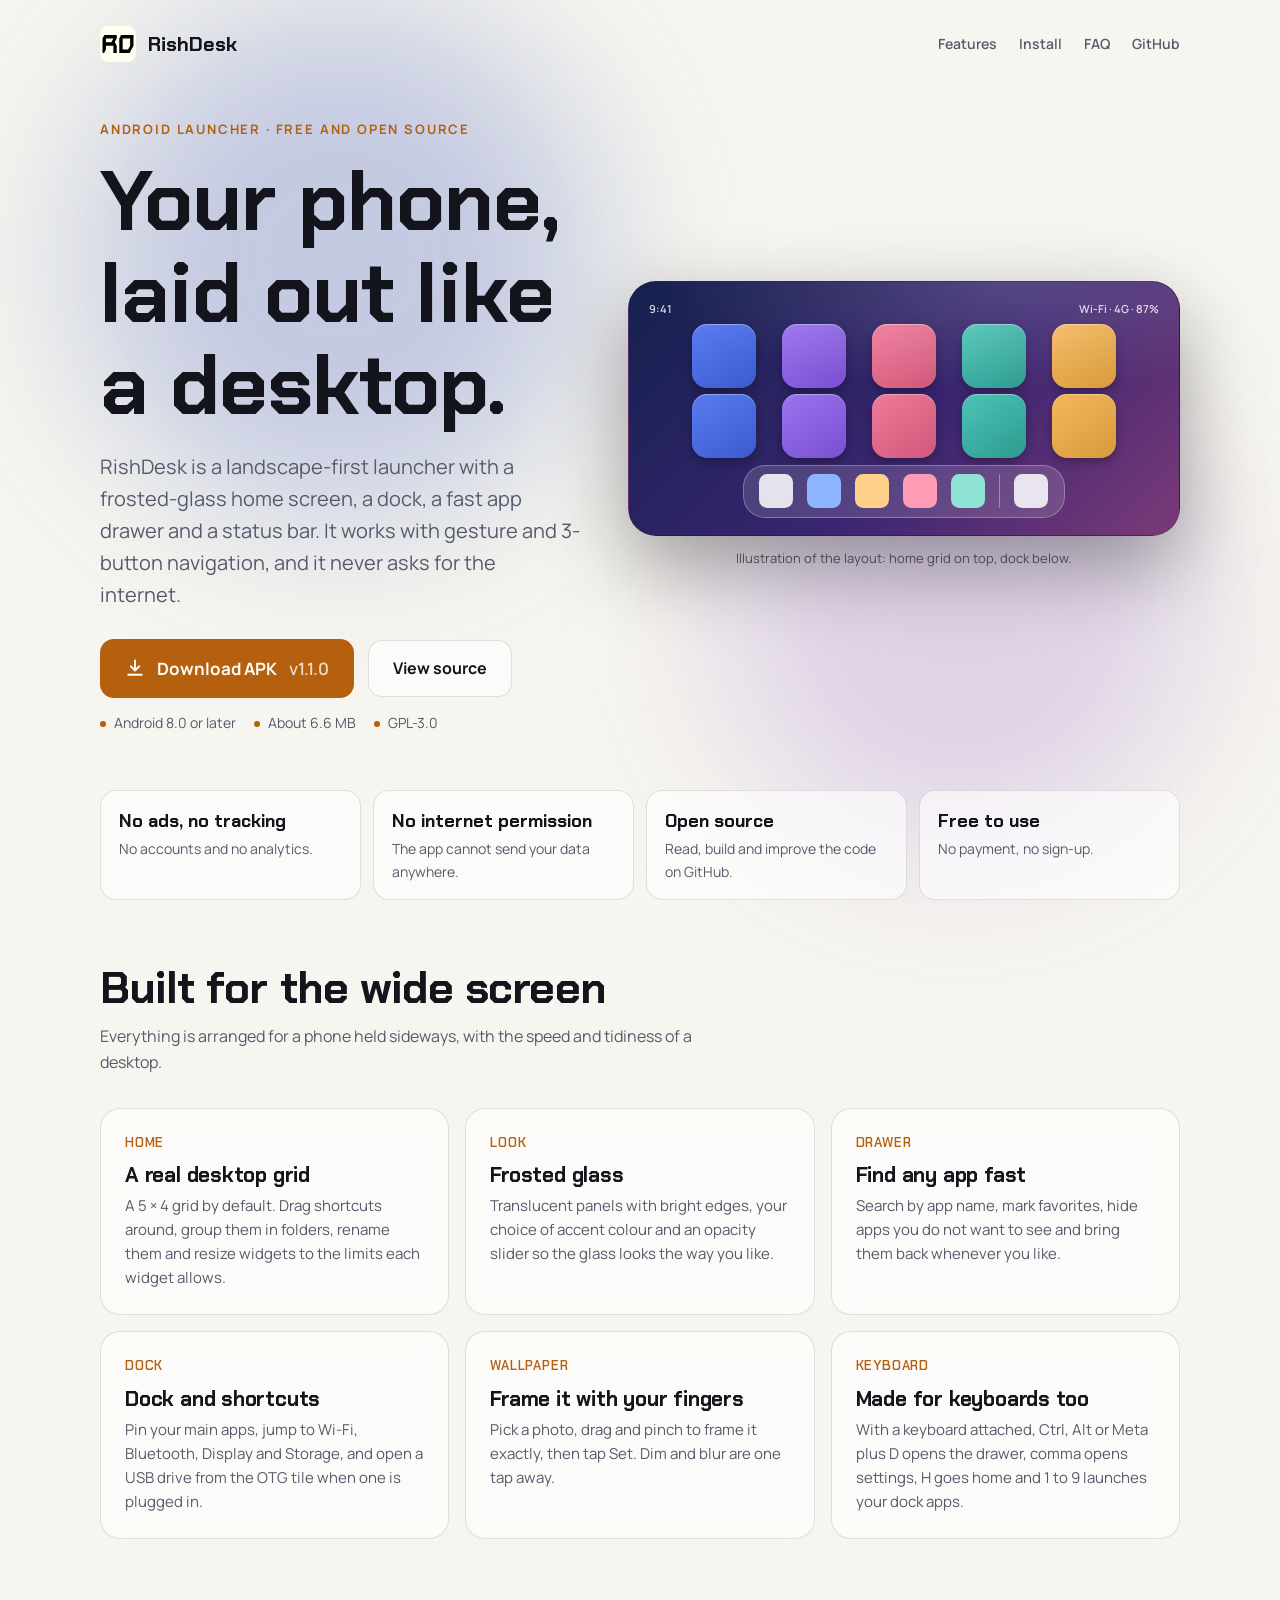
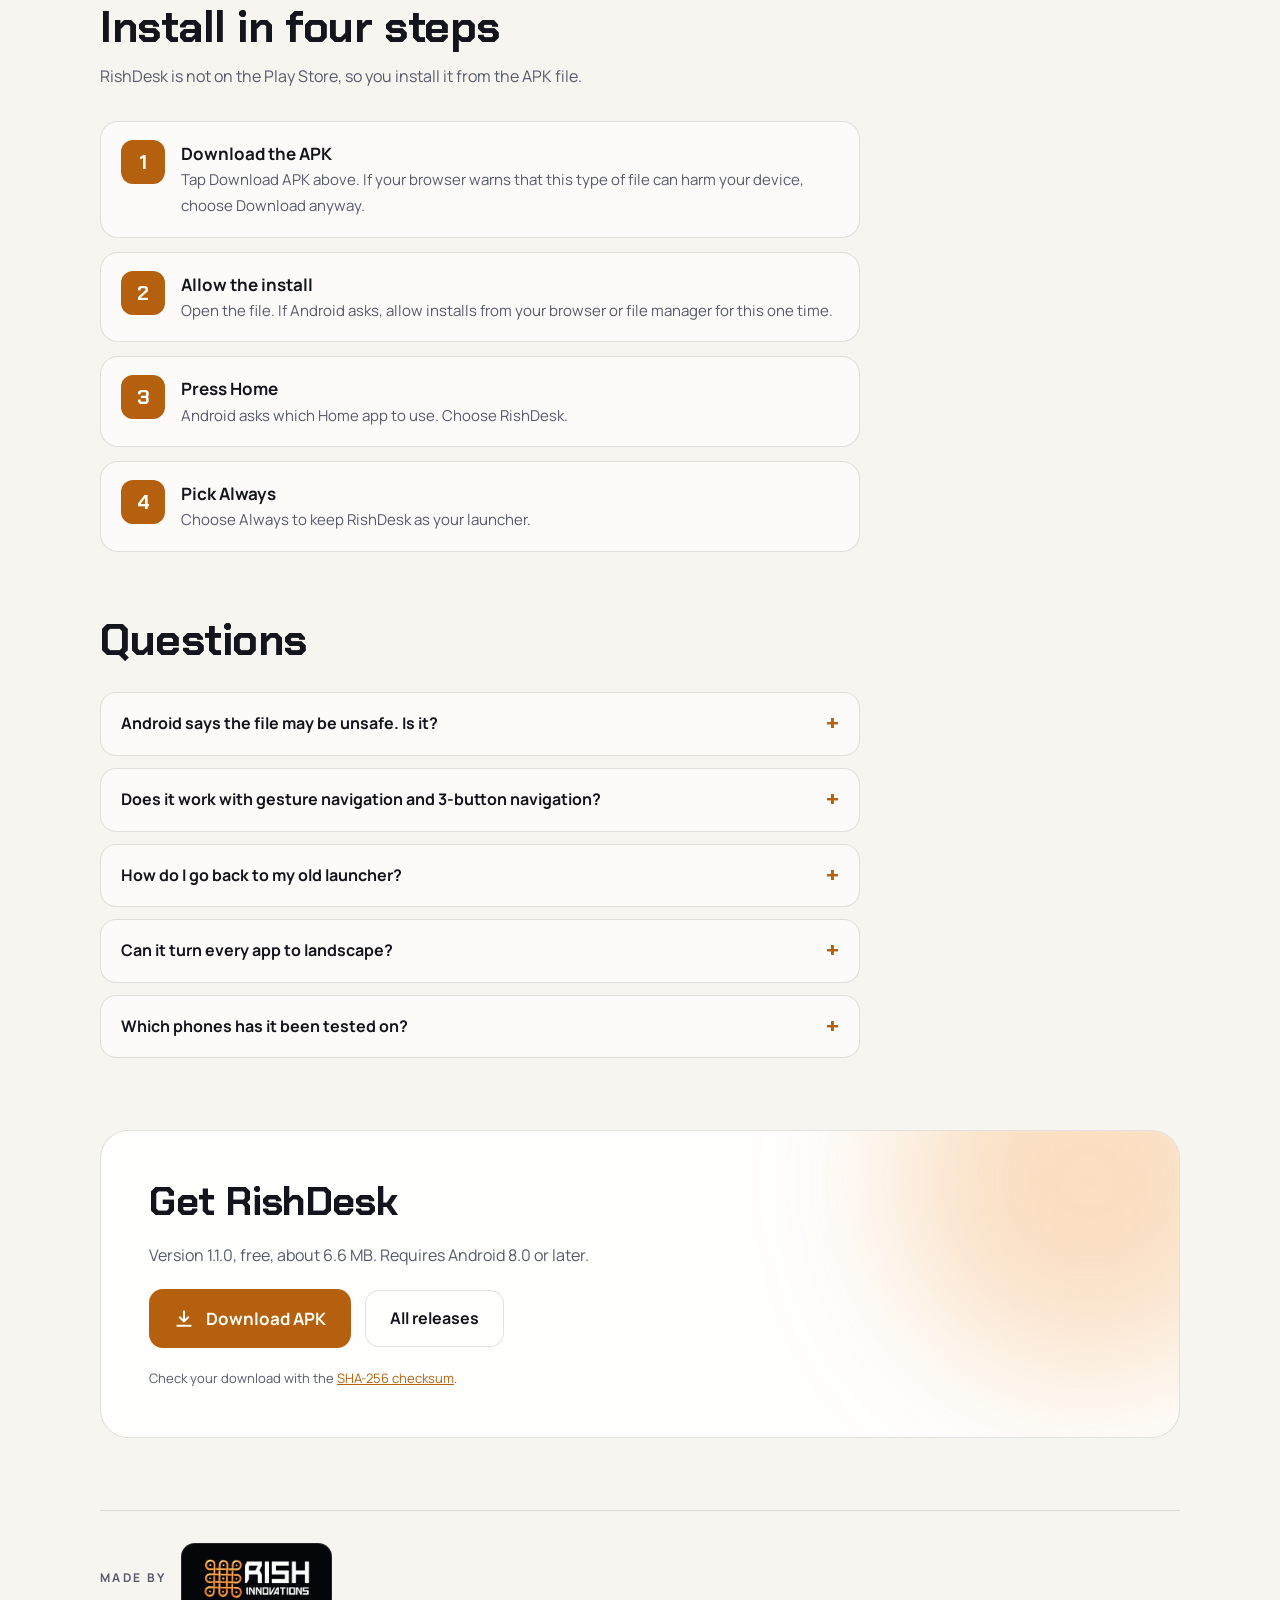
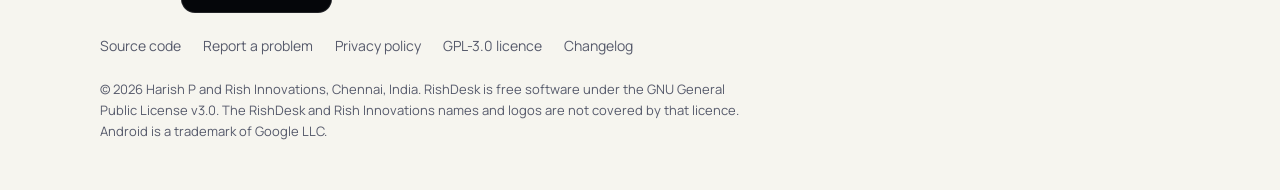
==== docs/index.html @ a62dedab "Add RishDesk website (GitHub Pages ready) with direct APK download Co-Authored-By: Claude Sonnet 5.5" ====
<!doctype html>
<html lang="en">
<head>
<meta charset="utf-8">
<meta name="viewport" content="width=device-width, initial-scale=1">
<meta name="description" content="RishDesk is a free, open-source, landscape-first glass launcher for Android, made by Rish Innovations.">
<meta property="og:title" content="RishDesk">
<meta property="og:description" content="A free, open-source landscape launcher for Android with a frosted-glass desktop feel.">
<meta property="og:image" content="https://engineerharish05.github.io/Rish-Desk/assets/banner.png">
<title>RishDesk</title>
<link rel="preconnect" href="https://fonts.googleapis.com">
<link rel="preconnect" href="https://fonts.gstatic.com" crossorigin>
<link href="https://fonts.googleapis.com/css2?family=Chakra+Petch:wght@500;600;700&family=Manrope:wght@400;500;600;700&display=swap" rel="stylesheet">
<style>
/* Layout concept: one landscape "desktop" hero (glass tiles + dock), then a plain, quiet column of sections.
   Palette comes from the brand: ink black, icon cream, logo copper. */
:root {
  --bg: #07080d;
  --bg-2: #0d0f18;
  --fg: #eef0f6;
  --muted: #9aa0b4;
  --cream: #feffef;
  --accent: #f0963a;
  --accent-ink: #1a0f02;
  --glass: rgba(255,255,255,.06);
  --glass-strong: rgba(255,255,255,.10);
  --rim: rgba(255,255,255,.14);
  --blob-a: rgba(64,92,190,.45);
  --blob-b: rgba(128,70,200,.35);
  --blob-c: rgba(240,150,58,.22);
  --tile-a: #3a5bd0; --tile-b: #7a4fd0; --tile-c: #d0587a; --tile-d: #2d9a8f; --tile-e: #d89a3a;
  --font-display: "Chakra Petch", "Segoe UI", system-ui, sans-serif;
  --font-body: "Manrope", system-ui, -apple-system, "Segoe UI", sans-serif;
  color-scheme: dark;
}
@media (prefers-color-scheme: light) {
  :root:not([data-theme="dark"]) {
    --bg: #f6f5ef; --bg-2: #ecebe2; --fg: #14151c; --muted: #565a6b;
    --accent: #b5600f; --accent-ink: #fffdf6;
    --glass: rgba(255,255,255,.62); --glass-strong: rgba(255,255,255,.85); --rim: rgba(20,21,28,.12);
    --blob-a: rgba(64,92,190,.28); --blob-b: rgba(128,70,200,.2); --blob-c: rgba(240,150,58,.3);
    color-scheme: light;
  }
}
:root[data-theme="light"] {
  --bg: #f6f5ef; --bg-2: #ecebe2; --fg: #14151c; --muted: #565a6b;
  --accent: #b5600f; --accent-ink: #fffdf6;
  --glass: rgba(255,255,255,.62); --glass-strong: rgba(255,255,255,.85); --rim: rgba(20,21,28,.12);
  --blob-a: rgba(64,92,190,.28); --blob-b: rgba(128,70,200,.2); --blob-c: rgba(240,150,58,.3);
  color-scheme: light;
}

* { box-sizing: border-box; }
html { scroll-behavior: smooth; }
body {
  background: var(--bg); color: var(--fg);
  font-family: var(--font-body); font-size: 16px; line-height: 1.6;
  padding-inline: 20px; padding-block: 0 40px;
  overflow-x: clip; /* soft background glows must never widen the page */
}
a { color: inherit; }
.wrap { width: 100%; max-width: 1080px; margin-inline: auto; }
h1, h2, h3 { font-family: var(--font-display); line-height: 1.1; margin: 0; text-wrap: balance; letter-spacing: -.01em; }
p { margin: 0; }
:focus-visible { outline: 3px solid var(--accent); outline-offset: 3px; border-radius: 6px; }

/* top bar */
.bar { display: flex; align-items: center; justify-content: space-between; gap: 16px; padding-block: 18px; }
.brand { display: flex; align-items: center; gap: 12px; text-decoration: none; font-family: var(--font-display); font-weight: 700; font-size: 20px; }
.brand svg { width: 36px; height: 36px; flex: none; }
.bar nav { display: flex; gap: 22px; font-size: 14px; font-weight: 600; color: var(--muted); }
.bar nav a { text-decoration: none; }
.bar nav a:hover { color: var(--fg); }

/* hero */
.hero { position: relative; display: grid; grid-template-columns: minmax(0, 1fr); gap: 40px; padding-block: 36px 56px; }
.hero::before, .hero::after { content: ""; position: absolute; z-index: -1; border-radius: 50%; filter: blur(80px); pointer-events: none; }
.hero::before { width: min(520px, 100%); aspect-ratio: 1; left: -20px; top: -80px; background: var(--blob-a); }
.hero::after { width: min(480px, 100%); aspect-ratio: 1; right: -20px; bottom: -60px; background: var(--blob-b); }
.eyebrow { font-size: 13px; letter-spacing: .14em; text-transform: uppercase; font-weight: 700; color: var(--accent); }
.hero h1 { font-size: clamp(44px, 9vw, 84px); margin-top: 14px; }
.lede { margin-top: 18px; font-size: clamp(17px, 2.4vw, 20px); color: var(--muted); max-width: 52ch; }
.cta { display: flex; flex-wrap: wrap; align-items: center; gap: 14px; margin-top: 28px; }
.btn {
  display: inline-flex; align-items: center; gap: 12px; text-decoration: none; font-weight: 700;
  padding: 15px 24px; border-radius: 14px; border: 1px solid transparent; min-height: 52px;
}
.btn.primary { background: var(--accent); color: var(--accent-ink); font-size: 17px; }
.btn.primary:hover { filter: brightness(1.08); }
.btn.ghost { background: var(--glass); border-color: var(--rim); }
.btn.ghost:hover { background: var(--glass-strong); }
.btn svg { width: 20px; height: 20px; flex: none; }
.meta { margin-top: 14px; font-size: 14px; color: var(--muted); display: flex; flex-wrap: wrap; gap: 6px 18px; }
.meta span::before { content: ""; display: inline-block; width: 6px; height: 6px; border-radius: 50%; background: var(--accent); margin-right: 8px; vertical-align: middle; }

/* landscape layout illustration */
.stage { margin: 0; }
.screen {
  position: relative; width: 100%; max-width: 760px; margin-inline: auto; aspect-ratio: 19.5 / 9;
  border-radius: 28px; padding: 3.2% 3.6%;
  background: linear-gradient(135deg, #14214f 0%, #3a2570 55%, #7a3a78 100%);
  border: 1px solid var(--rim); box-shadow: 0 30px 80px rgba(0,0,0,.35);
  display: grid; grid-template-rows: auto 1fr auto; gap: 3%; overflow: hidden;
}
.screen::after { content: ""; position: absolute; inset: 0; background: radial-gradient(120% 80% at 70% 0%, rgba(255,255,255,.16), transparent 55%); pointer-events: none; }
.status { display: flex; justify-content: space-between; font-size: clamp(8px, 1.3vw, 11px); color: rgba(255,255,255,.8); font-weight: 600; }
.grid { display: grid; grid-template-columns: repeat(5, minmax(0, 1fr)); grid-template-rows: repeat(2, minmax(0, 1fr)); gap: 4% 5%; padding-inline: 8%; align-content: center; }
.tile { aspect-ratio: 1; max-height: 100%; justify-self: center; width: min(100%, 64px); border-radius: 24%; box-shadow: 0 4px 10px rgba(0,0,0,.28), inset 0 1px 0 rgba(255,255,255,.35); }
.tile:nth-child(5n+1) { background: linear-gradient(145deg, #5b7cf0, var(--tile-a)); }
.tile:nth-child(5n+2) { background: linear-gradient(145deg, #9a74f0, var(--tile-b)); }
.tile:nth-child(5n+3) { background: linear-gradient(145deg, #f07a9a, var(--tile-c)); }
.tile:nth-child(5n+4) { background: linear-gradient(145deg, #4cc4b8, var(--tile-d)); }
.tile:nth-child(5n+5) { background: linear-gradient(145deg, #f4b85c, var(--tile-e)); }
.dock {
  justify-self: center; display: flex; align-items: center; gap: clamp(6px, 1.6vw, 14px); padding: 1.6% 3%;
  background: rgba(255,255,255,.14); border: 1px solid rgba(255,255,255,.28); border-radius: 22px; backdrop-filter: blur(14px); -webkit-backdrop-filter: blur(14px);
}
.dock i { display: block; width: clamp(18px, 4.2vw, 34px); aspect-ratio: 1; border-radius: 24%; background: rgba(255,255,255,.85); }
.dock i:nth-child(2) { background: #8fb4ff; } .dock i:nth-child(3) { background: #ffd08a; } .dock i:nth-child(4) { background: #ff9bb4; } .dock i:nth-child(5) { background: #8fe3d4; }
.dock b { width: 1px; align-self: stretch; background: rgba(255,255,255,.35); }
.caption { text-align: center; margin-top: 12px; font-size: 13px; color: var(--muted); }

/* trust strip */
.trust { display: grid; grid-template-columns: repeat(auto-fit, minmax(190px, 1fr)); gap: 12px; }
.trust div { padding: 16px 18px; border-radius: 16px; background: var(--glass); border: 1px solid var(--rim); font-size: 14px; color: var(--muted); }
.trust strong { display: block; font-family: var(--font-display); font-size: 18px; color: var(--fg); margin-bottom: 2px; }

section { padding-block: 64px 0; }
section > h2 { font-size: clamp(30px, 5vw, 44px); }
section > .sub { margin-top: 12px; color: var(--muted); max-width: 60ch; }

/* features */
.features { margin-top: 32px; display: grid; grid-template-columns: repeat(auto-fit, minmax(280px, 1fr)); gap: 16px; }
.feature { padding: 24px; border-radius: 20px; background: var(--glass); border: 1px solid var(--rim); backdrop-filter: blur(10px); -webkit-backdrop-filter: blur(10px); }
.feature h3 { font-size: 21px; }
.feature p { margin-top: 8px; color: var(--muted); font-size: 15px; }
.feature .tag { font-family: var(--font-display); font-weight: 600; font-size: 13px; color: var(--accent); letter-spacing: .06em; text-transform: uppercase; margin-bottom: 10px; display: block; }

/* install */
.steps { margin: 32px 0 0; padding: 0; list-style: none; display: grid; gap: 14px; counter-reset: s; max-width: 760px; }
.steps li { counter-increment: s; display: grid; grid-template-columns: 44px minmax(0, 1fr); gap: 16px; align-items: start; padding: 18px 20px; border-radius: 18px; background: var(--glass); border: 1px solid var(--rim); }
.steps li::before { content: counter(s); width: 44px; height: 44px; display: grid; place-items: center; border-radius: 12px; background: var(--accent); color: var(--accent-ink); font-family: var(--font-display); font-weight: 700; font-size: 20px; }
.steps strong { display: block; font-size: 17px; }
.steps span { color: var(--muted); font-size: 15px; }

/* faq */
details { margin-top: 12px; border-radius: 16px; background: var(--glass); border: 1px solid var(--rim); max-width: 760px; }
details:first-of-type { margin-top: 28px; }
summary { cursor: pointer; padding: 18px 20px; font-weight: 700; list-style: none; display: flex; justify-content: space-between; gap: 16px; }
summary::-webkit-details-marker { display: none; }
summary::after { content: "+"; font-family: var(--font-display); font-size: 22px; line-height: 1; color: var(--accent); }
details[open] summary::after { content: "–"; }
details p { padding: 0 20px 18px; color: var(--muted); font-size: 15px; }

/* download band */
.band { margin-top: 72px; padding: clamp(28px, 5vw, 48px); border-radius: 28px; background: var(--glass-strong); border: 1px solid var(--rim); display: grid; gap: 20px; position: relative; overflow: hidden; }
.band::before { content: ""; position: absolute; width: 380px; height: 380px; right: -100px; top: -140px; border-radius: 50%; background: var(--blob-c); filter: blur(70px); z-index: -0; pointer-events: none; }
.band > * { position: relative; }
.band h2 { font-size: clamp(28px, 4.6vw, 40px); }
.band p { color: var(--muted); max-width: 56ch; }
.hash { font-size: 13px; color: var(--muted); }
.hash a { color: var(--accent); }

/* footer */
footer { margin-top: 72px; padding-top: 32px; border-top: 1px solid var(--rim); display: grid; gap: 22px; }
.madeby { display: flex; flex-wrap: wrap; align-items: center; gap: 14px; }
.madeby small { font-size: 12px; letter-spacing: .2em; text-transform: uppercase; color: var(--muted); font-weight: 700; }
.madeby .chip { background: #05060a; border-radius: 14px; padding: 12px 20px; display: inline-flex; border: 1px solid rgba(255,255,255,.12); }
.madeby img { display: block; height: 44px; width: auto; }
.links { display: flex; flex-wrap: wrap; gap: 8px 22px; font-size: 14px; color: var(--muted); }
.links a { text-decoration: none; }
.links a:hover { color: var(--fg); text-decoration: underline; }
.legal { font-size: 13px; color: var(--muted); max-width: 80ch; }

@media (min-width: 900px) {
  .hero { grid-template-columns: minmax(0, 1fr) minmax(0, 1.15fr); align-items: center; gap: 48px; }
}
@media (max-width: 520px) {
  .bar nav a:not(.keep) { display: none; }
  .btn { width: 100%; justify-content: center; }
}
@media (prefers-reduced-motion: reduce) { html { scroll-behavior: auto; } }
</style>

</head>
<body>
<div class="wrap">
  <header class="bar">
    <a class="brand" href="#top" aria-label="RishDesk home">
      <svg viewBox="18 18 72 72" aria-hidden="true"><rect x="18" y="18" width="72" height="72" rx="17" fill="#feffef"/><path fill="#000" fill-rule="evenodd" d="M26.64,36.06 L51.48,36.06 L51.48,42.85 L47.37,50.6 L47.93,50.6 L51.48,57.36 L51.48,71.94 L44.73,71.94 L44.73,57.36 L29.83,57.36 L29.83,65.15 L26.24,71.94 L23.04,71.94 L23.04,42.85 Z M29.83,42.85 L44.73,42.85 L40.62,50.6 L29.83,50.6 Z M60.11,36.06 L85.0,36.06 L85.0,57.36 L77.29,71.94 L56.56,71.94 L56.56,42.85 Z M63.31,42.85 L78.25,42.85 L78.25,57.36 L74.13,65.15 L63.31,65.15 Z"/></svg>
      RishDesk
    </a>
    <nav aria-label="Sections">
      <a href="#features">Features</a>
      <a href="#install">Install</a>
      <a href="#faq">FAQ</a>
      <a class="keep" href="https://github.com/engineerharish05/Rish-Desk" target="_blank" rel="noopener">GitHub</a>
    </nav>
  </header>

  <main id="top">
    <div class="hero">
      <div>
        <span class="eyebrow">Android launcher · Free and open source</span>
        <h1>Your phone, laid out like a desktop.</h1>
        <p class="lede">RishDesk is a landscape-first launcher with a frosted-glass home screen, a dock, a fast app drawer and a status bar. It works with gesture and 3-button navigation, and it never asks for the internet.</p>
        <div class="cta">
          <a class="btn primary" id="apk" href="https://github.com/engineerharish05/Rish-Desk/releases/download/v1.1.0/RishDesk-1.1.0.apk" rel="noopener">
            <svg viewBox="0 0 24 24" fill="none" stroke="currentColor" stroke-width="2.4" stroke-linecap="round" stroke-linejoin="round" aria-hidden="true"><path d="M12 3v12m0 0l-5-5m5 5l5-5M4 20h16"/></svg>
            Download APK <span id="ver" style="font-weight:600;opacity:.8">v1.1.0</span>
          </a>
          <a class="btn ghost" href="https://github.com/engineerharish05/Rish-Desk" target="_blank" rel="noopener">View source</a>
        </div>
        <p class="meta"><span>Android 8.0 or later</span><span id="size">About 6.6 MB</span><span>GPL-3.0</span></p>
      </div>

      <figure class="stage" aria-label="Illustration of the RishDesk landscape layout">
        <div class="screen" aria-hidden="true">
          <div class="status"><span>9:41</span><span>Wi-Fi · 4G · 87%</span></div>
          <div class="grid"><span class="tile"></span><span class="tile"></span><span class="tile"></span><span class="tile"></span><span class="tile"></span><span class="tile"></span><span class="tile"></span><span class="tile"></span><span class="tile"></span><span class="tile"></span></div>
          <div class="dock"><i></i><i></i><i></i><i></i><i></i><b></b><i></i></div>
        </div>
        <figcaption class="caption">Illustration of the layout: home grid on top, dock below.</figcaption>
      </figure>
    </div>

    <div class="trust">
      <div><strong>No ads, no tracking</strong>No accounts and no analytics.</div>
      <div><strong>No internet permission</strong>The app cannot send your data anywhere.</div>
      <div><strong>Open source</strong>Read, build and improve the code on GitHub.</div>
      <div><strong>Free to use</strong>No payment, no sign-up.</div>
    </div>

    <section id="features">
      <h2>Built for the wide screen</h2>
      <p class="sub">Everything is arranged for a phone held sideways, with the speed and tidiness of a desktop.</p>
      <div class="features">
        <article class="feature"><span class="tag">Home</span><h3>A real desktop grid</h3><p>A 5 × 4 grid by default. Drag shortcuts around, group them in folders, rename them and resize widgets to the limits each widget allows.</p></article>
        <article class="feature"><span class="tag">Look</span><h3>Frosted glass</h3><p>Translucent panels with bright edges, your choice of accent colour and an opacity slider so the glass looks the way you like.</p></article>
        <article class="feature"><span class="tag">Drawer</span><h3>Find any app fast</h3><p>Search by app name, mark favorites, hide apps you do not want to see and bring them back whenever you like.</p></article>
        <article class="feature"><span class="tag">Dock</span><h3>Dock and shortcuts</h3><p>Pin your main apps, jump to Wi-Fi, Bluetooth, Display and Storage, and open a USB drive from the OTG tile when one is plugged in.</p></article>
        <article class="feature"><span class="tag">Wallpaper</span><h3>Frame it with your fingers</h3><p>Pick a photo, drag and pinch to frame it exactly, then tap Set. Dim and blur are one tap away.</p></article>
        <article class="feature"><span class="tag">Keyboard</span><h3>Made for keyboards too</h3><p>With a keyboard attached, Ctrl, Alt or Meta plus D opens the drawer, comma opens settings, H goes home and 1 to 9 launches your dock apps.</p></article>
      </div>
    </section>

    <section id="install">
      <h2>Install in four steps</h2>
      <p class="sub">RishDesk is not on the Play Store, so you install it from the APK file.</p>
      <ol class="steps">
        <li><div><strong>Download the APK</strong><span>Tap Download APK above. If your browser warns that this type of file can harm your device, choose Download anyway.</span></div></li>
        <li><div><strong>Allow the install</strong><span>Open the file. If Android asks, allow installs from your browser or file manager for this one time.</span></div></li>
        <li><div><strong>Press Home</strong><span>Android asks which Home app to use. Choose RishDesk.</span></div></li>
        <li><div><strong>Pick Always</strong><span>Choose Always to keep RishDesk as your launcher.</span></div></li>
      </ol>
    </section>

    <section id="faq">
      <h2>Questions</h2>
      <details><summary>Android says the file may be unsafe. Is it?</summary><p>Android shows that notice for every app installed outside the Play Store. The full source code is public on GitHub, and every release has a checksum file so you can confirm your download matches the one that was published.</p></details>
      <details><summary>Does it work with gesture navigation and 3-button navigation?</summary><p>Yes, both. Android draws its own navigation controls, and RishDesk lays itself out around them.</p></details>
      <details><summary>How do I go back to my old launcher?</summary><p>Open Android Settings, then Apps, then Default apps, then Home app, and choose your previous launcher. The Exit tile in the dock opens the same chooser.</p></details>
      <details><summary>Can it turn every app to landscape?</summary><p>No. Android does not let a launcher force an app that only supports portrait into landscape. RishDesk has an optional landscape setting that helps apps able to rotate. It also cannot show a taskbar of running apps.</p></details>
      <details><summary>Which phones has it been tested on?</summary><p>Mainly a Realme C61 running Android 16. If something looks wrong on your phone, please report it on GitHub with your phone model and Android version.</p></details>
    </section>

    <div class="band" id="download">
      <h2>Get RishDesk</h2>
      <p>Version <span id="ver2">1.1.0</span>, free, about <span id="size2">6.6 MB</span>. Requires Android 8.0 or later.</p>
      <div class="cta" style="margin-top:0">
        <a class="btn primary" id="apk2" href="https://github.com/engineerharish05/Rish-Desk/releases/download/v1.1.0/RishDesk-1.1.0.apk" rel="noopener">
          <svg viewBox="0 0 24 24" fill="none" stroke="currentColor" stroke-width="2.4" stroke-linecap="round" stroke-linejoin="round" aria-hidden="true"><path d="M12 3v12m0 0l-5-5m5 5l5-5M4 20h16"/></svg>
          Download APK
        </a>
        <a class="btn ghost" href="https://github.com/engineerharish05/Rish-Desk/releases" target="_blank" rel="noopener">All releases</a>
      </div>
      <p class="hash">Check your download with the <a id="sha" href="https://github.com/engineerharish05/Rish-Desk/releases/download/v1.1.0/RishDesk-1.1.0.apk.sha256" rel="noopener">SHA-256 checksum</a>.</p>
    </div>
  </main>

  <footer>
    <div class="madeby">
      <small>Made by</small>
      <span class="chip"><img alt="Rish Innovations" src="[data-uri]"></span>
    </div>
    <nav class="links" aria-label="Project links">
      <a href="https://github.com/engineerharish05/Rish-Desk" target="_blank" rel="noopener">Source code</a>
      <a href="https://github.com/engineerharish05/Rish-Desk/issues/new/choose" target="_blank" rel="noopener">Report a problem</a>
      <a href="https://github.com/engineerharish05/Rish-Desk/blob/main/docs/PRIVACY.md" target="_blank" rel="noopener">Privacy policy</a>
      <a href="https://github.com/engineerharish05/Rish-Desk/blob/main/LICENSE" target="_blank" rel="noopener">GPL-3.0 licence</a>
      <a href="https://github.com/engineerharish05/Rish-Desk/blob/main/CHANGELOG.md" target="_blank" rel="noopener">Changelog</a>
    </nav>
    <p class="legal">© 2026 Harish P and Rish Innovations, Chennai, India. RishDesk is free software under the GNU General Public License v3.0. The RishDesk and Rish Innovations names and logos are not covered by that licence. Android is a trademark of Google LLC.</p>
  </footer>
</div>

<script>
/* When the page is hosted on a normal website, read the newest release so the buttons never go stale.
   If the request is blocked or fails, the links above (v1.1.0) stay as they are. */
(function () {
  try {
    fetch("https://api.github.com/repos/engineerharish05/Rish-Desk/releases/latest", { headers: { Accept: "application/vnd.github+json" } })
      .then(function (r) { return r.ok ? r.json() : null; })
      .then(function (rel) {
        if (!rel || !rel.assets) return;
        var apk = rel.assets.find(function (a) { return /\.apk$/i.test(a.name); });
        var sha = rel.assets.find(function (a) { return /\.sha256$/i.test(a.name); });
        if (!apk) return;
        var mb = (apk.size / 1048576).toFixed(1) + " MB";
        var v = String(rel.tag_name || "");
        ["apk", "apk2"].forEach(function (id) { document.getElementById(id).href = apk.browser_download_url; });
        if (sha) document.getElementById("sha").href = sha.browser_download_url;
        document.getElementById("ver").textContent = v;
        document.getElementById("ver2").textContent = v.replace(/^v/, "");
        document.getElementById("size").textContent = "About " + mb;
        document.getElementById("size2").textContent = mb;
      })
      .catch(function () {});
  } catch (e) {}
})();
</script>
</body>
</html>
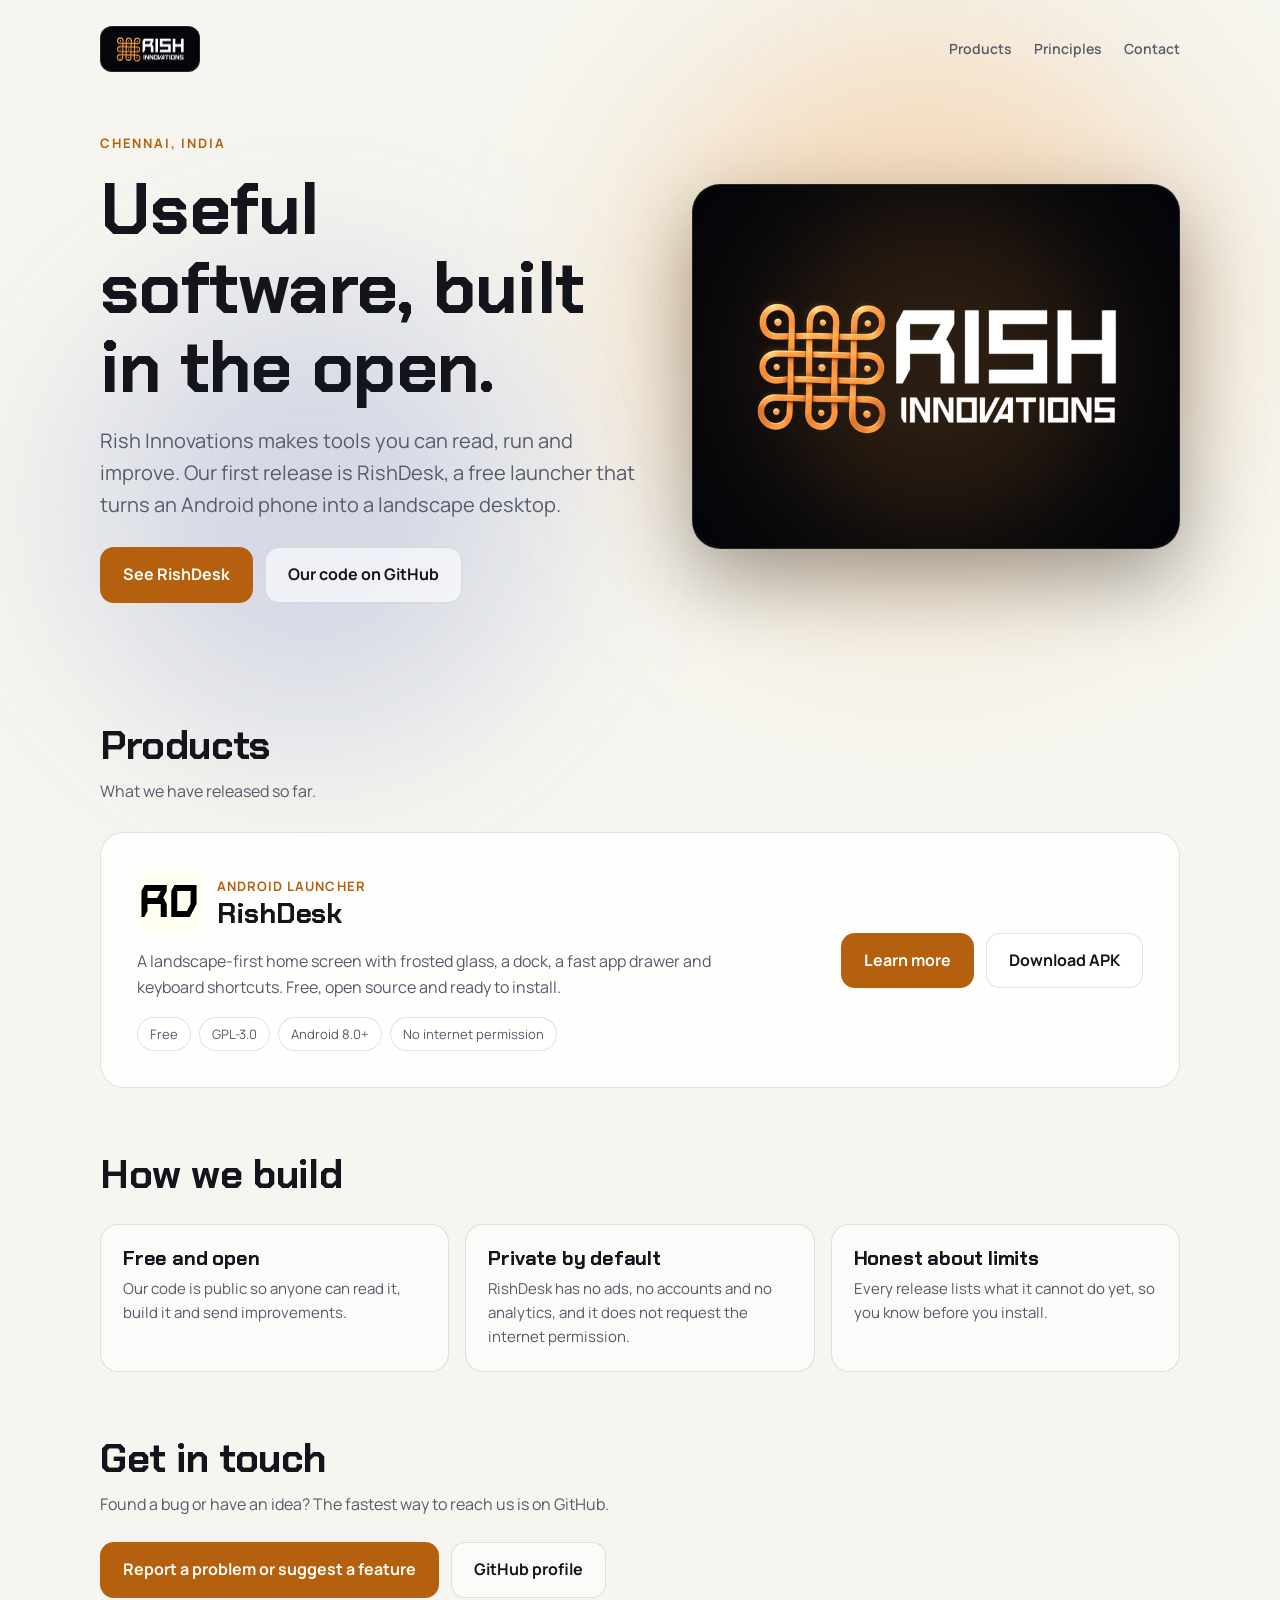
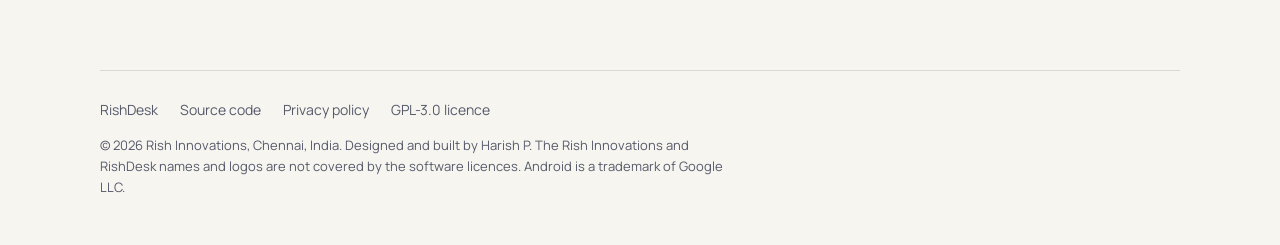
==== commit de6163d3: "Company homepage for Rish Innovations; RishDesk page moves to /rishdesk Co-Authored-By: Claude Sonne" ====
--- a/docs/index.html
+++ b/docs/index.html
@@ -3,177 +3,105 @@
 <head>
 <meta charset="utf-8">
 <meta name="viewport" content="width=device-width, initial-scale=1">
-<meta name="description" content="RishDesk is a free, open-source, landscape-first glass launcher for Android, made by Rish Innovations.">
-<meta property="og:title" content="RishDesk">
-<meta property="og:description" content="A free, open-source landscape launcher for Android with a frosted-glass desktop feel.">
-<meta property="og:image" content="https://engineerharish05.github.io/Rish-Desk/assets/banner.png">
-<title>RishDesk</title>
+<title>Rish Innovations</title>
+<meta name="description" content="Rish Innovations builds software and releases it as open source. First release: RishDesk, a free landscape launcher for Android.">
+<link rel="canonical" href="https://rishinnovations.vercel.app/">
+<meta property="og:title" content="Rish Innovations">
+<meta property="og:description" content="Open-source software, built in Chennai. First release: RishDesk for Android.">
+<meta property="og:image" content="https://rishinnovations.vercel.app/assets/og-rish-innovations.png">
+<meta property="og:image:alt" content="Rish Innovations logo">
 <link rel="preconnect" href="https://fonts.googleapis.com">
 <link rel="preconnect" href="https://fonts.gstatic.com" crossorigin>
 <link href="https://fonts.googleapis.com/css2?family=Chakra+Petch:wght@500;600;700&family=Manrope:wght@400;500;600;700&display=swap" rel="stylesheet">
 <style>
-/* Layout concept: one landscape "desktop" hero (glass tiles + dock), then a plain, quiet column of sections.
-   Palette comes from the brand: ink black, icon cream, logo copper. */
+/* Layout concept: a black stage with the company mark, then plain sections: products, principles, contact.
+   Colours come from the logo: ink black and knot copper. */
 :root {
-  --bg: #07080d;
-  --bg-2: #0d0f18;
-  --fg: #eef0f6;
-  --muted: #9aa0b4;
-  --cream: #feffef;
-  --accent: #f0963a;
-  --accent-ink: #1a0f02;
-  --glass: rgba(255,255,255,.06);
-  --glass-strong: rgba(255,255,255,.10);
-  --rim: rgba(255,255,255,.14);
-  --blob-a: rgba(64,92,190,.45);
-  --blob-b: rgba(128,70,200,.35);
-  --blob-c: rgba(240,150,58,.22);
-  --tile-a: #3a5bd0; --tile-b: #7a4fd0; --tile-c: #d0587a; --tile-d: #2d9a8f; --tile-e: #d89a3a;
+  --bg: #07080d; --bg-2: #0d0f18; --fg: #eef0f6; --muted: #9aa0b4;
+  --accent: #f0963a; --accent-ink: #1a0f02;
+  --glass: rgba(255,255,255,.06); --glass-strong: rgba(255,255,255,.10); --rim: rgba(255,255,255,.14);
+  --glow: rgba(240,150,58,.20); --glow-2: rgba(64,92,190,.30);
   --font-display: "Chakra Petch", "Segoe UI", system-ui, sans-serif;
   --font-body: "Manrope", system-ui, -apple-system, "Segoe UI", sans-serif;
   color-scheme: dark;
 }
 @media (prefers-color-scheme: light) {
   :root:not([data-theme="dark"]) {
-    --bg: #f6f5ef; --bg-2: #ecebe2; --fg: #14151c; --muted: #565a6b;
-    --accent: #b5600f; --accent-ink: #fffdf6;
+    --bg: #f6f5ef; --bg-2: #ecebe2; --fg: #14151c; --muted: #565a6b; --accent: #b5600f; --accent-ink: #fffdf6;
     --glass: rgba(255,255,255,.62); --glass-strong: rgba(255,255,255,.85); --rim: rgba(20,21,28,.12);
-    --blob-a: rgba(64,92,190,.28); --blob-b: rgba(128,70,200,.2); --blob-c: rgba(240,150,58,.3);
-    color-scheme: light;
+    --glow: rgba(240,150,58,.28); --glow-2: rgba(64,92,190,.18); color-scheme: light;
   }
 }
 :root[data-theme="light"] {
-  --bg: #f6f5ef; --bg-2: #ecebe2; --fg: #14151c; --muted: #565a6b;
-  --accent: #b5600f; --accent-ink: #fffdf6;
+  --bg: #f6f5ef; --bg-2: #ecebe2; --fg: #14151c; --muted: #565a6b; --accent: #b5600f; --accent-ink: #fffdf6;
   --glass: rgba(255,255,255,.62); --glass-strong: rgba(255,255,255,.85); --rim: rgba(20,21,28,.12);
-  --blob-a: rgba(64,92,190,.28); --blob-b: rgba(128,70,200,.2); --blob-c: rgba(240,150,58,.3);
-  color-scheme: light;
+  --glow: rgba(240,150,58,.28); --glow-2: rgba(64,92,190,.18); color-scheme: light;
 }
-
 * { box-sizing: border-box; }
 html { scroll-behavior: smooth; }
-body {
-  background: var(--bg); color: var(--fg);
-  font-family: var(--font-body); font-size: 16px; line-height: 1.6;
-  padding-inline: 20px; padding-block: 0 40px;
-  overflow-x: clip; /* soft background glows must never widen the page */
-}
+body { background: var(--bg); color: var(--fg); font-family: var(--font-body); font-size: 16px; line-height: 1.6; padding-inline: 20px; padding-block: 0 40px; overflow-x: clip; }
 a { color: inherit; }
+p { margin: 0; }
+h1, h2, h3 { font-family: var(--font-display); line-height: 1.1; margin: 0; text-wrap: balance; letter-spacing: -.01em; }
 .wrap { width: 100%; max-width: 1080px; margin-inline: auto; }
-h1, h2, h3 { font-family: var(--font-display); line-height: 1.1; margin: 0; text-wrap: balance; letter-spacing: -.01em; }
-p { margin: 0; }
 :focus-visible { outline: 3px solid var(--accent); outline-offset: 3px; border-radius: 6px; }
 
-/* top bar */
 .bar { display: flex; align-items: center; justify-content: space-between; gap: 16px; padding-block: 18px; }
-.brand { display: flex; align-items: center; gap: 12px; text-decoration: none; font-family: var(--font-display); font-weight: 700; font-size: 20px; }
-.brand svg { width: 36px; height: 36px; flex: none; }
+.brand { display: flex; align-items: center; text-decoration: none; }
+.brand .mark { background: #05060a; border: 1px solid rgba(255,255,255,.12); border-radius: 12px; padding: 8px 14px; display: inline-flex; }
+.brand img { height: 28px; width: auto; display: block; }
 .bar nav { display: flex; gap: 22px; font-size: 14px; font-weight: 600; color: var(--muted); }
 .bar nav a { text-decoration: none; }
 .bar nav a:hover { color: var(--fg); }
 
-/* hero */
-.hero { position: relative; display: grid; grid-template-columns: minmax(0, 1fr); gap: 40px; padding-block: 36px 56px; }
-.hero::before, .hero::after { content: ""; position: absolute; z-index: -1; border-radius: 50%; filter: blur(80px); pointer-events: none; }
-.hero::before { width: min(520px, 100%); aspect-ratio: 1; left: -20px; top: -80px; background: var(--blob-a); }
-.hero::after { width: min(480px, 100%); aspect-ratio: 1; right: -20px; bottom: -60px; background: var(--blob-b); }
+.hero { position: relative; display: grid; grid-template-columns: minmax(0, 1fr); gap: 36px; align-items: center; padding-block: 40px 56px; }
+.hero::before { content: ""; position: absolute; z-index: -1; width: min(560px, 100%); aspect-ratio: 1; right: -20px; top: -60px; border-radius: 50%; background: var(--glow); filter: blur(90px); pointer-events: none; }
+.hero::after { content: ""; position: absolute; z-index: -1; width: min(460px, 100%); aspect-ratio: 1; left: -20px; bottom: -80px; border-radius: 50%; background: var(--glow-2); filter: blur(90px); pointer-events: none; }
 .eyebrow { font-size: 13px; letter-spacing: .14em; text-transform: uppercase; font-weight: 700; color: var(--accent); }
-.hero h1 { font-size: clamp(44px, 9vw, 84px); margin-top: 14px; }
-.lede { margin-top: 18px; font-size: clamp(17px, 2.4vw, 20px); color: var(--muted); max-width: 52ch; }
-.cta { display: flex; flex-wrap: wrap; align-items: center; gap: 14px; margin-top: 28px; }
-.btn {
-  display: inline-flex; align-items: center; gap: 12px; text-decoration: none; font-weight: 700;
-  padding: 15px 24px; border-radius: 14px; border: 1px solid transparent; min-height: 52px;
-}
-.btn.primary { background: var(--accent); color: var(--accent-ink); font-size: 17px; }
+.hero h1 { font-size: clamp(40px, 7.4vw, 72px); margin-top: 14px; }
+.lede { margin-top: 18px; font-size: clamp(17px, 2.3vw, 20px); color: var(--muted); max-width: 50ch; }
+.stage { background: #05060a; border: 1px solid rgba(255,255,255,.12); border-radius: 28px; padding: clamp(28px, 6vw, 56px); display: grid; place-items: center; aspect-ratio: 4 / 3; box-shadow: 0 30px 80px rgba(0,0,0,.35); position: relative; overflow: hidden; }
+.stage::before { content: ""; position: absolute; width: 70%; aspect-ratio: 1; border-radius: 50%; background: rgba(240,150,58,.16); filter: blur(60px); }
+.stage img { position: relative; width: min(100%, 440px); height: auto; display: block; }
+
+.btn { display: inline-flex; align-items: center; gap: 10px; text-decoration: none; font-weight: 700; padding: 14px 22px; border-radius: 14px; border: 1px solid transparent; min-height: 50px; }
+.btn.primary { background: var(--accent); color: var(--accent-ink); }
 .btn.primary:hover { filter: brightness(1.08); }
 .btn.ghost { background: var(--glass); border-color: var(--rim); }
 .btn.ghost:hover { background: var(--glass-strong); }
 .btn svg { width: 20px; height: 20px; flex: none; }
-.meta { margin-top: 14px; font-size: 14px; color: var(--muted); display: flex; flex-wrap: wrap; gap: 6px 18px; }
-.meta span::before { content: ""; display: inline-block; width: 6px; height: 6px; border-radius: 50%; background: var(--accent); margin-right: 8px; vertical-align: middle; }
-
-/* landscape layout illustration */
-.stage { margin: 0; }
-.screen {
-  position: relative; width: 100%; max-width: 760px; margin-inline: auto; aspect-ratio: 19.5 / 9;
-  border-radius: 28px; padding: 3.2% 3.6%;
-  background: linear-gradient(135deg, #14214f 0%, #3a2570 55%, #7a3a78 100%);
-  border: 1px solid var(--rim); box-shadow: 0 30px 80px rgba(0,0,0,.35);
-  display: grid; grid-template-rows: auto 1fr auto; gap: 3%; overflow: hidden;
-}
-.screen::after { content: ""; position: absolute; inset: 0; background: radial-gradient(120% 80% at 70% 0%, rgba(255,255,255,.16), transparent 55%); pointer-events: none; }
-.status { display: flex; justify-content: space-between; font-size: clamp(8px, 1.3vw, 11px); color: rgba(255,255,255,.8); font-weight: 600; }
-.grid { display: grid; grid-template-columns: repeat(5, minmax(0, 1fr)); grid-template-rows: repeat(2, minmax(0, 1fr)); gap: 4% 5%; padding-inline: 8%; align-content: center; }
-.tile { aspect-ratio: 1; max-height: 100%; justify-self: center; width: min(100%, 64px); border-radius: 24%; box-shadow: 0 4px 10px rgba(0,0,0,.28), inset 0 1px 0 rgba(255,255,255,.35); }
-.tile:nth-child(5n+1) { background: linear-gradient(145deg, #5b7cf0, var(--tile-a)); }
-.tile:nth-child(5n+2) { background: linear-gradient(145deg, #9a74f0, var(--tile-b)); }
-.tile:nth-child(5n+3) { background: linear-gradient(145deg, #f07a9a, var(--tile-c)); }
-.tile:nth-child(5n+4) { background: linear-gradient(145deg, #4cc4b8, var(--tile-d)); }
-.tile:nth-child(5n+5) { background: linear-gradient(145deg, #f4b85c, var(--tile-e)); }
-.dock {
-  justify-self: center; display: flex; align-items: center; gap: clamp(6px, 1.6vw, 14px); padding: 1.6% 3%;
-  background: rgba(255,255,255,.14); border: 1px solid rgba(255,255,255,.28); border-radius: 22px; backdrop-filter: blur(14px); -webkit-backdrop-filter: blur(14px);
-}
-.dock i { display: block; width: clamp(18px, 4.2vw, 34px); aspect-ratio: 1; border-radius: 24%; background: rgba(255,255,255,.85); }
-.dock i:nth-child(2) { background: #8fb4ff; } .dock i:nth-child(3) { background: #ffd08a; } .dock i:nth-child(4) { background: #ff9bb4; } .dock i:nth-child(5) { background: #8fe3d4; }
-.dock b { width: 1px; align-self: stretch; background: rgba(255,255,255,.35); }
-.caption { text-align: center; margin-top: 12px; font-size: 13px; color: var(--muted); }
-
-/* trust strip */
-.trust { display: grid; grid-template-columns: repeat(auto-fit, minmax(190px, 1fr)); gap: 12px; }
-.trust div { padding: 16px 18px; border-radius: 16px; background: var(--glass); border: 1px solid var(--rim); font-size: 14px; color: var(--muted); }
-.trust strong { display: block; font-family: var(--font-display); font-size: 18px; color: var(--fg); margin-bottom: 2px; }
+.cta { display: flex; flex-wrap: wrap; gap: 12px; margin-top: 26px; }
 
 section { padding-block: 64px 0; }
-section > h2 { font-size: clamp(30px, 5vw, 44px); }
+section > h2 { font-size: clamp(28px, 4.6vw, 40px); }
 section > .sub { margin-top: 12px; color: var(--muted); max-width: 60ch; }
 
-/* features */
-.features { margin-top: 32px; display: grid; grid-template-columns: repeat(auto-fit, minmax(280px, 1fr)); gap: 16px; }
-.feature { padding: 24px; border-radius: 20px; background: var(--glass); border: 1px solid var(--rim); backdrop-filter: blur(10px); -webkit-backdrop-filter: blur(10px); }
-.feature h3 { font-size: 21px; }
-.feature p { margin-top: 8px; color: var(--muted); font-size: 15px; }
-.feature .tag { font-family: var(--font-display); font-weight: 600; font-size: 13px; color: var(--accent); letter-spacing: .06em; text-transform: uppercase; margin-bottom: 10px; display: block; }
+.product { margin-top: 28px; display: grid; grid-template-columns: minmax(0, 1fr); gap: 24px; padding: clamp(22px, 4vw, 36px); border-radius: 24px; background: var(--glass-strong); border: 1px solid var(--rim); }
+.product .head { display: flex; align-items: center; gap: 16px; }
+.product .head svg { width: 64px; height: 64px; flex: none; }
+.product h3 { font-size: 28px; }
+.product .tag { font-size: 13px; color: var(--accent); font-weight: 700; letter-spacing: .08em; text-transform: uppercase; }
+.product p { color: var(--muted); max-width: 58ch; }
+.chips { display: flex; flex-wrap: wrap; gap: 8px; margin: 0; padding: 0; list-style: none; }
+.chips li { padding: 6px 12px; border-radius: 999px; background: var(--glass); border: 1px solid var(--rim); font-size: 13px; color: var(--muted); }
+.product .cta { margin-top: 0; }
 
-/* install */
-.steps { margin: 32px 0 0; padding: 0; list-style: none; display: grid; gap: 14px; counter-reset: s; max-width: 760px; }
-.steps li { counter-increment: s; display: grid; grid-template-columns: 44px minmax(0, 1fr); gap: 16px; align-items: start; padding: 18px 20px; border-radius: 18px; background: var(--glass); border: 1px solid var(--rim); }
-.steps li::before { content: counter(s); width: 44px; height: 44px; display: grid; place-items: center; border-radius: 12px; background: var(--accent); color: var(--accent-ink); font-family: var(--font-display); font-weight: 700; font-size: 20px; }
-.steps strong { display: block; font-size: 17px; }
-.steps span { color: var(--muted); font-size: 15px; }
+.principles { margin-top: 28px; display: grid; grid-template-columns: repeat(auto-fit, minmax(260px, 1fr)); gap: 16px; }
+.principle { padding: 22px; border-radius: 18px; background: var(--glass); border: 1px solid var(--rim); }
+.principle h3 { font-size: 20px; }
+.principle p { margin-top: 8px; color: var(--muted); font-size: 15px; }
 
-/* faq */
-details { margin-top: 12px; border-radius: 16px; background: var(--glass); border: 1px solid var(--rim); max-width: 760px; }
-details:first-of-type { margin-top: 28px; }
-summary { cursor: pointer; padding: 18px 20px; font-weight: 700; list-style: none; display: flex; justify-content: space-between; gap: 16px; }
-summary::-webkit-details-marker { display: none; }
-summary::after { content: "+"; font-family: var(--font-display); font-size: 22px; line-height: 1; color: var(--accent); }
-details[open] summary::after { content: "–"; }
-details p { padding: 0 20px 18px; color: var(--muted); font-size: 15px; }
+.contact { margin-top: 24px; display: flex; flex-wrap: wrap; gap: 12px; }
 
-/* download band */
-.band { margin-top: 72px; padding: clamp(28px, 5vw, 48px); border-radius: 28px; background: var(--glass-strong); border: 1px solid var(--rim); display: grid; gap: 20px; position: relative; overflow: hidden; }
-.band::before { content: ""; position: absolute; width: 380px; height: 380px; right: -100px; top: -140px; border-radius: 50%; background: var(--blob-c); filter: blur(70px); z-index: -0; pointer-events: none; }
-.band > * { position: relative; }
-.band h2 { font-size: clamp(28px, 4.6vw, 40px); }
-.band p { color: var(--muted); max-width: 56ch; }
-.hash { font-size: 13px; color: var(--muted); }
-.hash a { color: var(--accent); }
-
-/* footer */
-footer { margin-top: 72px; padding-top: 32px; border-top: 1px solid var(--rim); display: grid; gap: 22px; }
-.madeby { display: flex; flex-wrap: wrap; align-items: center; gap: 14px; }
-.madeby small { font-size: 12px; letter-spacing: .2em; text-transform: uppercase; color: var(--muted); font-weight: 700; }
-.madeby .chip { background: #05060a; border-radius: 14px; padding: 12px 20px; display: inline-flex; border: 1px solid rgba(255,255,255,.12); }
-.madeby img { display: block; height: 44px; width: auto; }
+footer { margin-top: 72px; padding-top: 28px; border-top: 1px solid var(--rim); display: grid; gap: 14px; }
 .links { display: flex; flex-wrap: wrap; gap: 8px 22px; font-size: 14px; color: var(--muted); }
 .links a { text-decoration: none; }
 .links a:hover { color: var(--fg); text-decoration: underline; }
 .legal { font-size: 13px; color: var(--muted); max-width: 80ch; }
 
 @media (min-width: 900px) {
-  .hero { grid-template-columns: minmax(0, 1fr) minmax(0, 1.15fr); align-items: center; gap: 48px; }
+  .hero { grid-template-columns: minmax(0, 1.1fr) minmax(0, 1fr); gap: 56px; }
+  .product { grid-template-columns: minmax(0, 1.4fr) auto; align-items: center; }
 }
 @media (max-width: 520px) {
   .bar nav a:not(.keep) { display: none; }
@@ -181,143 +109,79 @@
 }
 @media (prefers-reduced-motion: reduce) { html { scroll-behavior: auto; } }
 </style>
-
 </head>
 <body>
 <div class="wrap">
   <header class="bar">
-    <a class="brand" href="#top" aria-label="RishDesk home">
-      <svg viewBox="18 18 72 72" aria-hidden="true"><rect x="18" y="18" width="72" height="72" rx="17" fill="#feffef"/><path fill="#000" fill-rule="evenodd" d="M26.64,36.06 L51.48,36.06 L51.48,42.85 L47.37,50.6 L47.93,50.6 L51.48,57.36 L51.48,71.94 L44.73,71.94 L44.73,57.36 L29.83,57.36 L29.83,65.15 L26.24,71.94 L23.04,71.94 L23.04,42.85 Z M29.83,42.85 L44.73,42.85 L40.62,50.6 L29.83,50.6 Z M60.11,36.06 L85.0,36.06 L85.0,57.36 L77.29,71.94 L56.56,71.94 L56.56,42.85 Z M63.31,42.85 L78.25,42.85 L78.25,57.36 L74.13,65.15 L63.31,65.15 Z"/></svg>
-      RishDesk
-    </a>
+    <a class="brand" href="#top" aria-label="Rish Innovations home"><span class="mark"><img alt="Rish Innovations" src="[data-uri]"></span></a>
     <nav aria-label="Sections">
-      <a href="#features">Features</a>
-      <a href="#install">Install</a>
-      <a href="#faq">FAQ</a>
-      <a class="keep" href="https://github.com/engineerharish05/Rish-Desk" target="_blank" rel="noopener">GitHub</a>
+      <a href="#products">Products</a>
+      <a href="#principles">Principles</a>
+      <a class="keep" href="#contact">Contact</a>
     </nav>
   </header>
 
   <main id="top">
     <div class="hero">
       <div>
-        <span class="eyebrow">Android launcher · Free and open source</span>
-        <h1>Your phone, laid out like a desktop.</h1>
-        <p class="lede">RishDesk is a landscape-first launcher with a frosted-glass home screen, a dock, a fast app drawer and a status bar. It works with gesture and 3-button navigation, and it never asks for the internet.</p>
+        <span class="eyebrow">Chennai, India</span>
+        <h1>Useful software, built in the open.</h1>
+        <p class="lede">Rish Innovations makes tools you can read, run and improve. Our first release is RishDesk, a free launcher that turns an Android phone into a landscape desktop.</p>
         <div class="cta">
-          <a class="btn primary" id="apk" href="https://github.com/engineerharish05/Rish-Desk/releases/download/v1.1.0/RishDesk-1.1.0.apk" rel="noopener">
-            <svg viewBox="0 0 24 24" fill="none" stroke="currentColor" stroke-width="2.4" stroke-linecap="round" stroke-linejoin="round" aria-hidden="true"><path d="M12 3v12m0 0l-5-5m5 5l5-5M4 20h16"/></svg>
-            Download APK <span id="ver" style="font-weight:600;opacity:.8">v1.1.0</span>
-          </a>
-          <a class="btn ghost" href="https://github.com/engineerharish05/Rish-Desk" target="_blank" rel="noopener">View source</a>
+          <a class="btn primary" href="/rishdesk/">See RishDesk</a>
+          <a class="btn ghost" href="https://github.com/engineerharish05" target="_blank" rel="noopener">Our code on GitHub</a>
         </div>
-        <p class="meta"><span>Android 8.0 or later</span><span id="size">About 6.6 MB</span><span>GPL-3.0</span></p>
       </div>
-
-      <figure class="stage" aria-label="Illustration of the RishDesk landscape layout">
-        <div class="screen" aria-hidden="true">
-          <div class="status"><span>9:41</span><span>Wi-Fi · 4G · 87%</span></div>
-          <div class="grid"><span class="tile"></span><span class="tile"></span><span class="tile"></span><span class="tile"></span><span class="tile"></span><span class="tile"></span><span class="tile"></span><span class="tile"></span><span class="tile"></span><span class="tile"></span></div>
-          <div class="dock"><i></i><i></i><i></i><i></i><i></i><b></b><i></i></div>
-        </div>
-        <figcaption class="caption">Illustration of the layout: home grid on top, dock below.</figcaption>
-      </figure>
+      <div class="stage" aria-hidden="true"><img alt="" src="[data-uri]"></div>
     </div>
 
-    <div class="trust">
-      <div><strong>No ads, no tracking</strong>No accounts and no analytics.</div>
-      <div><strong>No internet permission</strong>The app cannot send your data anywhere.</div>
-      <div><strong>Open source</strong>Read, build and improve the code on GitHub.</div>
-      <div><strong>Free to use</strong>No payment, no sign-up.</div>
-    </div>
+    <section id="products">
+      <h2>Products</h2>
+      <p class="sub">What we have released so far.</p>
+      <article class="product">
+        <div>
+          <div class="head">
+            <svg viewBox="18 18 72 72" aria-hidden="true"><rect x="18" y="18" width="72" height="72" rx="17" fill="#feffef"/><path fill="#000" fill-rule="evenodd" d="M26.64,36.06 L51.48,36.06 L51.48,42.85 L47.37,50.6 L47.93,50.6 L51.48,57.36 L51.48,71.94 L44.73,71.94 L44.73,57.36 L29.83,57.36 L29.83,65.15 L26.24,71.94 L23.04,71.94 L23.04,42.85 Z M29.83,42.85 L44.73,42.85 L40.62,50.6 L29.83,50.6 Z M60.11,36.06 L85.0,36.06 L85.0,57.36 L77.29,71.94 L56.56,71.94 L56.56,42.85 Z M63.31,42.85 L78.25,42.85 L78.25,57.36 L74.13,65.15 L63.31,65.15 Z"/></svg>
+            <div><span class="tag">Android launcher</span><h3>RishDesk</h3></div>
+          </div>
+          <p style="margin-top:16px">A landscape-first home screen with frosted glass, a dock, a fast app drawer and keyboard shortcuts. Free, open source and ready to install.</p>
+          <ul class="chips" style="margin-top:16px"><li>Free</li><li>GPL-3.0</li><li>Android 8.0+</li><li>No internet permission</li></ul>
+        </div>
+        <div class="cta">
+          <a class="btn primary" href="/rishdesk/">Learn more</a>
+          <a class="btn ghost" href="https://github.com/engineerharish05/Rish-Desk/releases/latest" target="_blank" rel="noopener">Download APK</a>
+        </div>
+      </article>
+    </section>
 
-    <section id="features">
-      <h2>Built for the wide screen</h2>
-      <p class="sub">Everything is arranged for a phone held sideways, with the speed and tidiness of a desktop.</p>
-      <div class="features">
-        <article class="feature"><span class="tag">Home</span><h3>A real desktop grid</h3><p>A 5 × 4 grid by default. Drag shortcuts around, group them in folders, rename them and resize widgets to the limits each widget allows.</p></article>
-        <article class="feature"><span class="tag">Look</span><h3>Frosted glass</h3><p>Translucent panels with bright edges, your choice of accent colour and an opacity slider so the glass looks the way you like.</p></article>
-        <article class="feature"><span class="tag">Drawer</span><h3>Find any app fast</h3><p>Search by app name, mark favorites, hide apps you do not want to see and bring them back whenever you like.</p></article>
-        <article class="feature"><span class="tag">Dock</span><h3>Dock and shortcuts</h3><p>Pin your main apps, jump to Wi-Fi, Bluetooth, Display and Storage, and open a USB drive from the OTG tile when one is plugged in.</p></article>
-        <article class="feature"><span class="tag">Wallpaper</span><h3>Frame it with your fingers</h3><p>Pick a photo, drag and pinch to frame it exactly, then tap Set. Dim and blur are one tap away.</p></article>
-        <article class="feature"><span class="tag">Keyboard</span><h3>Made for keyboards too</h3><p>With a keyboard attached, Ctrl, Alt or Meta plus D opens the drawer, comma opens settings, H goes home and 1 to 9 launches your dock apps.</p></article>
+    <section id="principles">
+      <h2>How we build</h2>
+      <div class="principles">
+        <div class="principle"><h3>Free and open</h3><p>Our code is public so anyone can read it, build it and send improvements.</p></div>
+        <div class="principle"><h3>Private by default</h3><p>RishDesk has no ads, no accounts and no analytics, and it does not request the internet permission.</p></div>
+        <div class="principle"><h3>Honest about limits</h3><p>Every release lists what it cannot do yet, so you know before you install.</p></div>
       </div>
     </section>
 
-    <section id="install">
-      <h2>Install in four steps</h2>
-      <p class="sub">RishDesk is not on the Play Store, so you install it from the APK file.</p>
-      <ol class="steps">
-        <li><div><strong>Download the APK</strong><span>Tap Download APK above. If your browser warns that this type of file can harm your device, choose Download anyway.</span></div></li>
-        <li><div><strong>Allow the install</strong><span>Open the file. If Android asks, allow installs from your browser or file manager for this one time.</span></div></li>
-        <li><div><strong>Press Home</strong><span>Android asks which Home app to use. Choose RishDesk.</span></div></li>
-        <li><div><strong>Pick Always</strong><span>Choose Always to keep RishDesk as your launcher.</span></div></li>
-      </ol>
+    <section id="contact">
+      <h2>Get in touch</h2>
+      <p class="sub">Found a bug or have an idea? The fastest way to reach us is on GitHub.</p>
+      <div class="contact">
+        <a class="btn primary" href="https://github.com/engineerharish05/Rish-Desk/issues/new/choose" target="_blank" rel="noopener">Report a problem or suggest a feature</a>
+        <a class="btn ghost" href="https://github.com/engineerharish05" target="_blank" rel="noopener">GitHub profile</a>
+      </div>
     </section>
-
-    <section id="faq">
-      <h2>Questions</h2>
-      <details><summary>Android says the file may be unsafe. Is it?</summary><p>Android shows that notice for every app installed outside the Play Store. The full source code is public on GitHub, and every release has a checksum file so you can confirm your download matches the one that was published.</p></details>
-      <details><summary>Does it work with gesture navigation and 3-button navigation?</summary><p>Yes, both. Android draws its own navigation controls, and RishDesk lays itself out around them.</p></details>
-      <details><summary>How do I go back to my old launcher?</summary><p>Open Android Settings, then Apps, then Default apps, then Home app, and choose your previous launcher. The Exit tile in the dock opens the same chooser.</p></details>
-      <details><summary>Can it turn every app to landscape?</summary><p>No. Android does not let a launcher force an app that only supports portrait into landscape. RishDesk has an optional landscape setting that helps apps able to rotate. It also cannot show a taskbar of running apps.</p></details>
-      <details><summary>Which phones has it been tested on?</summary><p>Mainly a Realme C61 running Android 16. If something looks wrong on your phone, please report it on GitHub with your phone model and Android version.</p></details>
-    </section>
-
-    <div class="band" id="download">
-      <h2>Get RishDesk</h2>
-      <p>Version <span id="ver2">1.1.0</span>, free, about <span id="size2">6.6 MB</span>. Requires Android 8.0 or later.</p>
-      <div class="cta" style="margin-top:0">
-        <a class="btn primary" id="apk2" href="https://github.com/engineerharish05/Rish-Desk/releases/download/v1.1.0/RishDesk-1.1.0.apk" rel="noopener">
-          <svg viewBox="0 0 24 24" fill="none" stroke="currentColor" stroke-width="2.4" stroke-linecap="round" stroke-linejoin="round" aria-hidden="true"><path d="M12 3v12m0 0l-5-5m5 5l5-5M4 20h16"/></svg>
-          Download APK
-        </a>
-        <a class="btn ghost" href="https://github.com/engineerharish05/Rish-Desk/releases" target="_blank" rel="noopener">All releases</a>
-      </div>
-      <p class="hash">Check your download with the <a id="sha" href="https://github.com/engineerharish05/Rish-Desk/releases/download/v1.1.0/RishDesk-1.1.0.apk.sha256" rel="noopener">SHA-256 checksum</a>.</p>
-    </div>
   </main>
 
   <footer>
-    <div class="madeby">
-      <small>Made by</small>
-      <span class="chip"><img alt="Rish Innovations" src="[data-uri]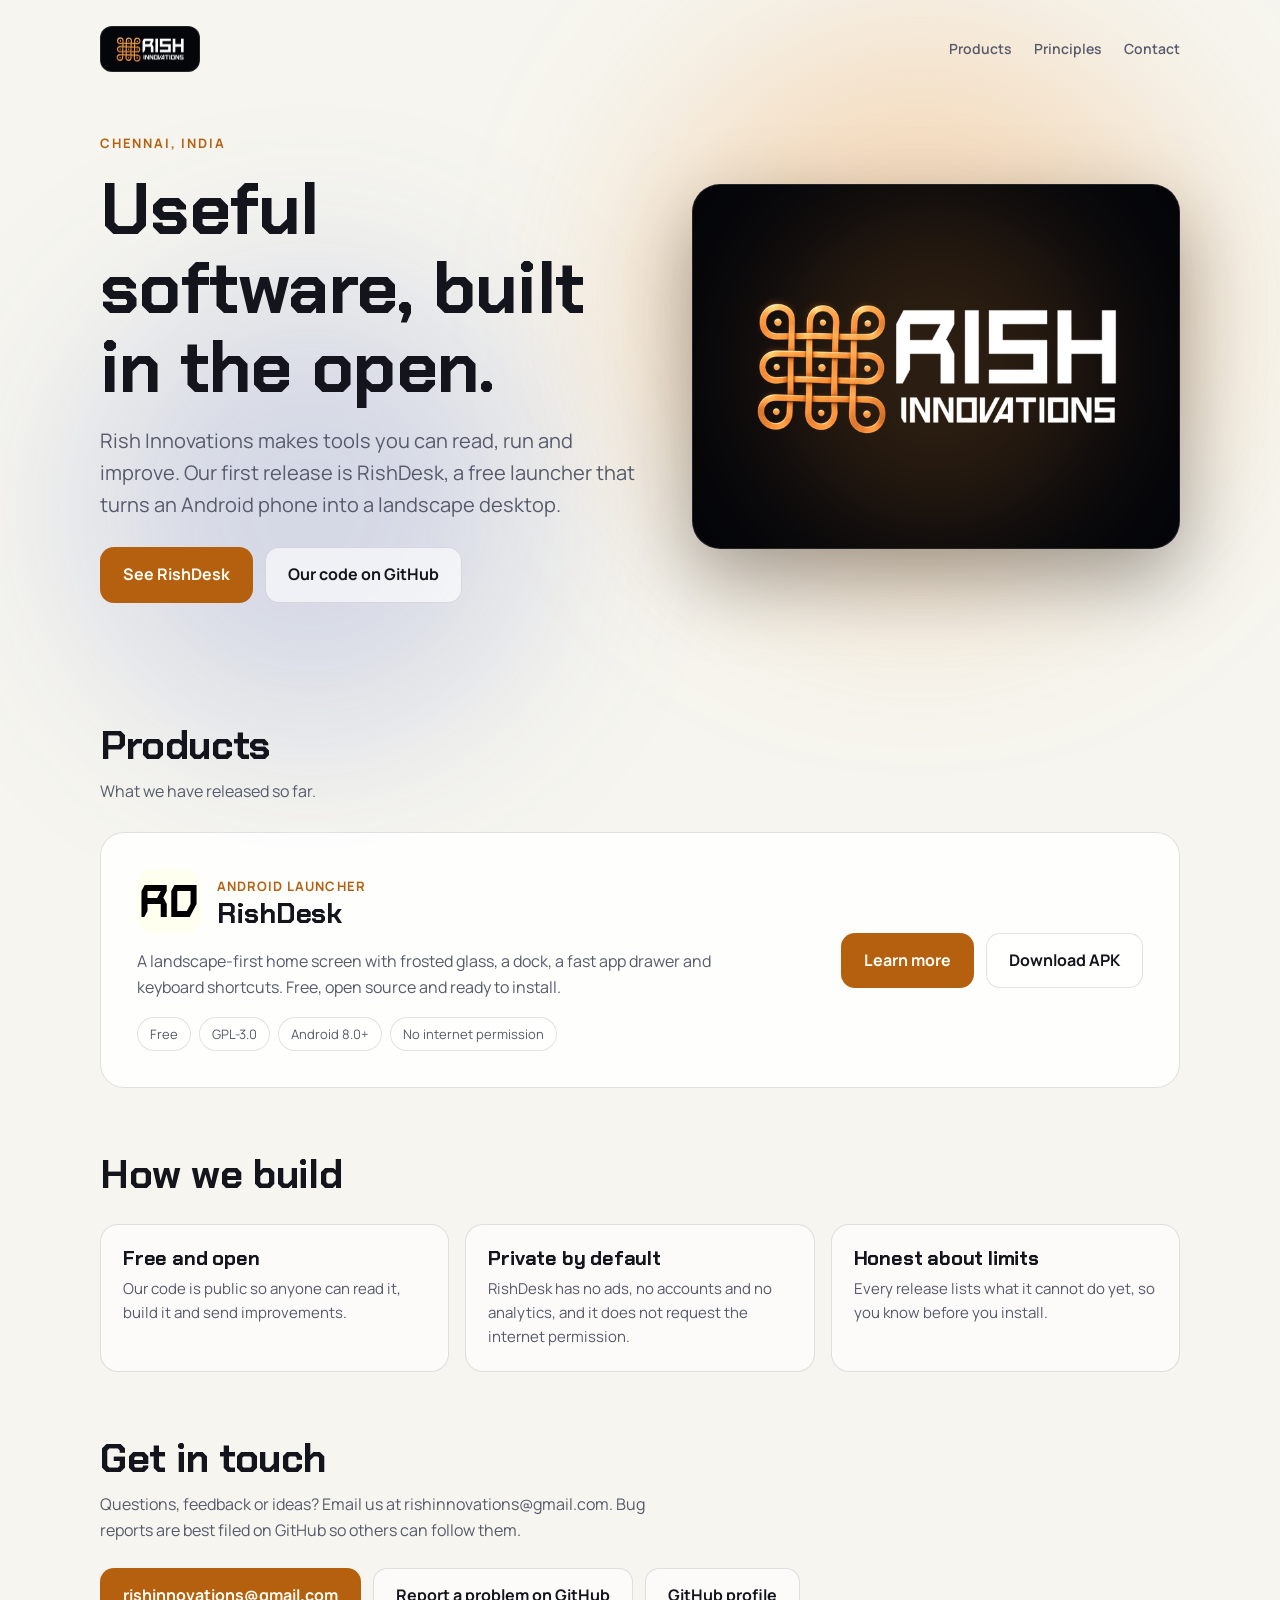
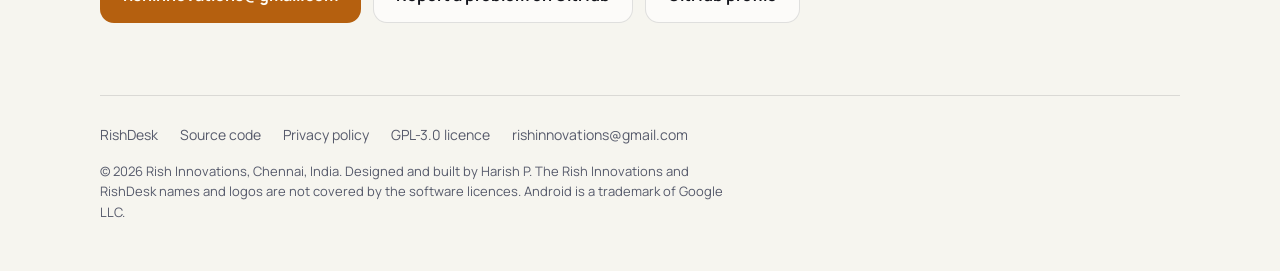
==== commit 7353b686: "Add contact email Co-Authored-By: Claude Sonnet 5.5 <noreply@anthropic.com> Claude-Session: https://" ====
--- a/docs/index.html
+++ b/docs/index.html
@@ -165,9 +165,10 @@
 
     <section id="contact">
       <h2>Get in touch</h2>
-      <p class="sub">Found a bug or have an idea? The fastest way to reach us is on GitHub.</p>
+      <p class="sub">Questions, feedback or ideas? Email us at rishinnovations@gmail.com. Bug reports are best filed on GitHub so others can follow them.</p>
       <div class="contact">
-        <a class="btn primary" href="https://github.com/engineerharish05/Rish-Desk/issues/new/choose" target="_blank" rel="noopener">Report a problem or suggest a feature</a>
+        <a class="btn primary" href="mailto:rishinnovations@gmail.com">rishinnovations@gmail.com</a>
+        <a class="btn ghost" href="https://github.com/engineerharish05/Rish-Desk/issues/new/choose" target="_blank" rel="noopener">Report a problem on GitHub</a>
         <a class="btn ghost" href="https://github.com/engineerharish05" target="_blank" rel="noopener">GitHub profile</a>
       </div>
     </section>
@@ -179,6 +180,7 @@
       <a href="https://github.com/engineerharish05/Rish-Desk" target="_blank" rel="noopener">Source code</a>
       <a href="https://github.com/engineerharish05/Rish-Desk/blob/main/docs/PRIVACY.md" target="_blank" rel="noopener">Privacy policy</a>
       <a href="https://github.com/engineerharish05/Rish-Desk/blob/main/LICENSE" target="_blank" rel="noopener">GPL-3.0 licence</a>
+      <a href="mailto:rishinnovations@gmail.com">rishinnovations@gmail.com</a>
     </nav>
     <p class="legal">© 2026 Rish Innovations, Chennai, India. Designed and built by Harish P. The Rish Innovations and RishDesk names and logos are not covered by the software licences. Android is a trademark of Google LLC.</p>
   </footer>
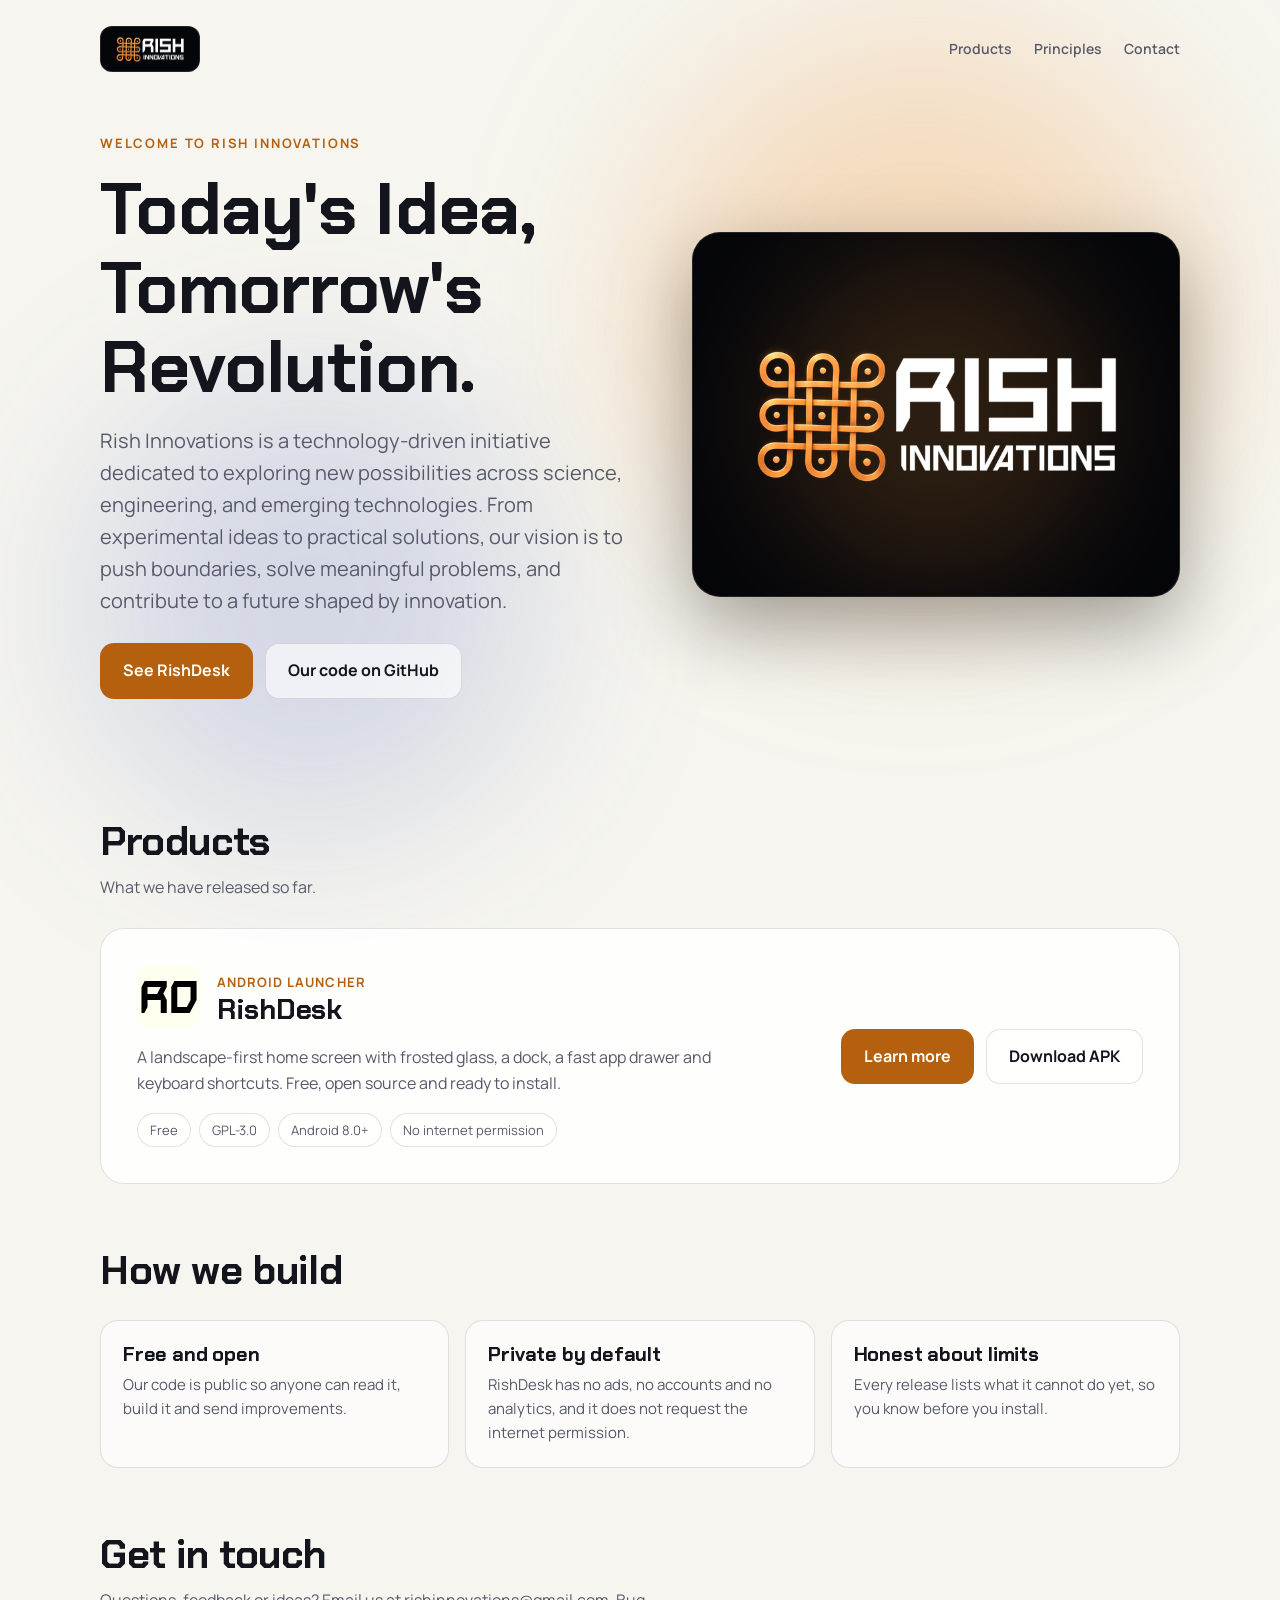
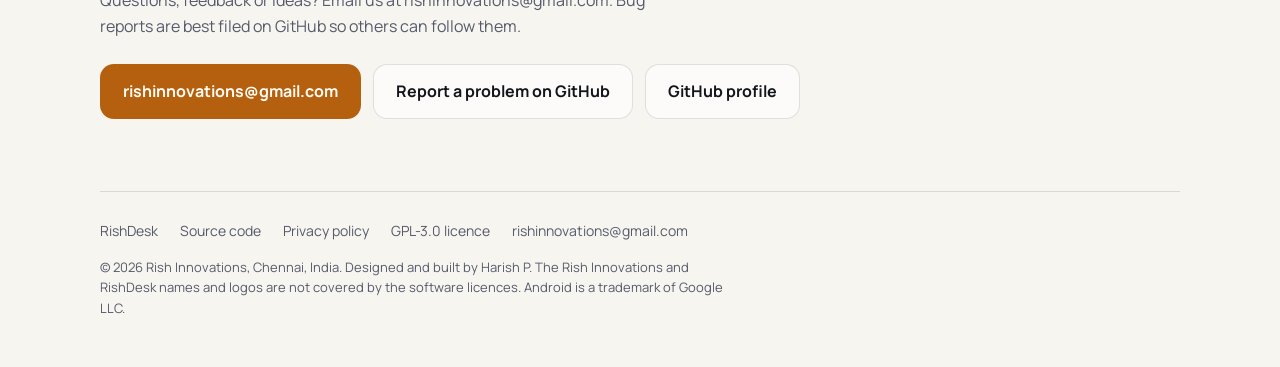
==== commit d021e518: "update docs/index.html" ====
--- a/docs/index.html
+++ b/docs/index.html
@@ -124,9 +124,9 @@
   <main id="top">
     <div class="hero">
       <div>
-        <span class="eyebrow">Chennai, India</span>
-        <h1>Useful software, built in the open.</h1>
-        <p class="lede">Rish Innovations makes tools you can read, run and improve. Our first release is RishDesk, a free launcher that turns an Android phone into a landscape desktop.</p>
+        <span class="eyebrow">Welcome to Rish Innovations</span>
+        <h1>Today's Idea,</br>Tomorrow's Revolution.</h1>
+        <p class="lede">Rish Innovations is a technology-driven initiative dedicated to exploring new possibilities across science, engineering, and emerging technologies. From experimental ideas to practical solutions, our vision is to push boundaries, solve meaningful problems, and contribute to a future shaped by innovation.</p>
         <div class="cta">
           <a class="btn primary" href="/rishdesk/">See RishDesk</a>
           <a class="btn ghost" href="https://github.com/engineerharish05" target="_blank" rel="noopener">Our code on GitHub</a>
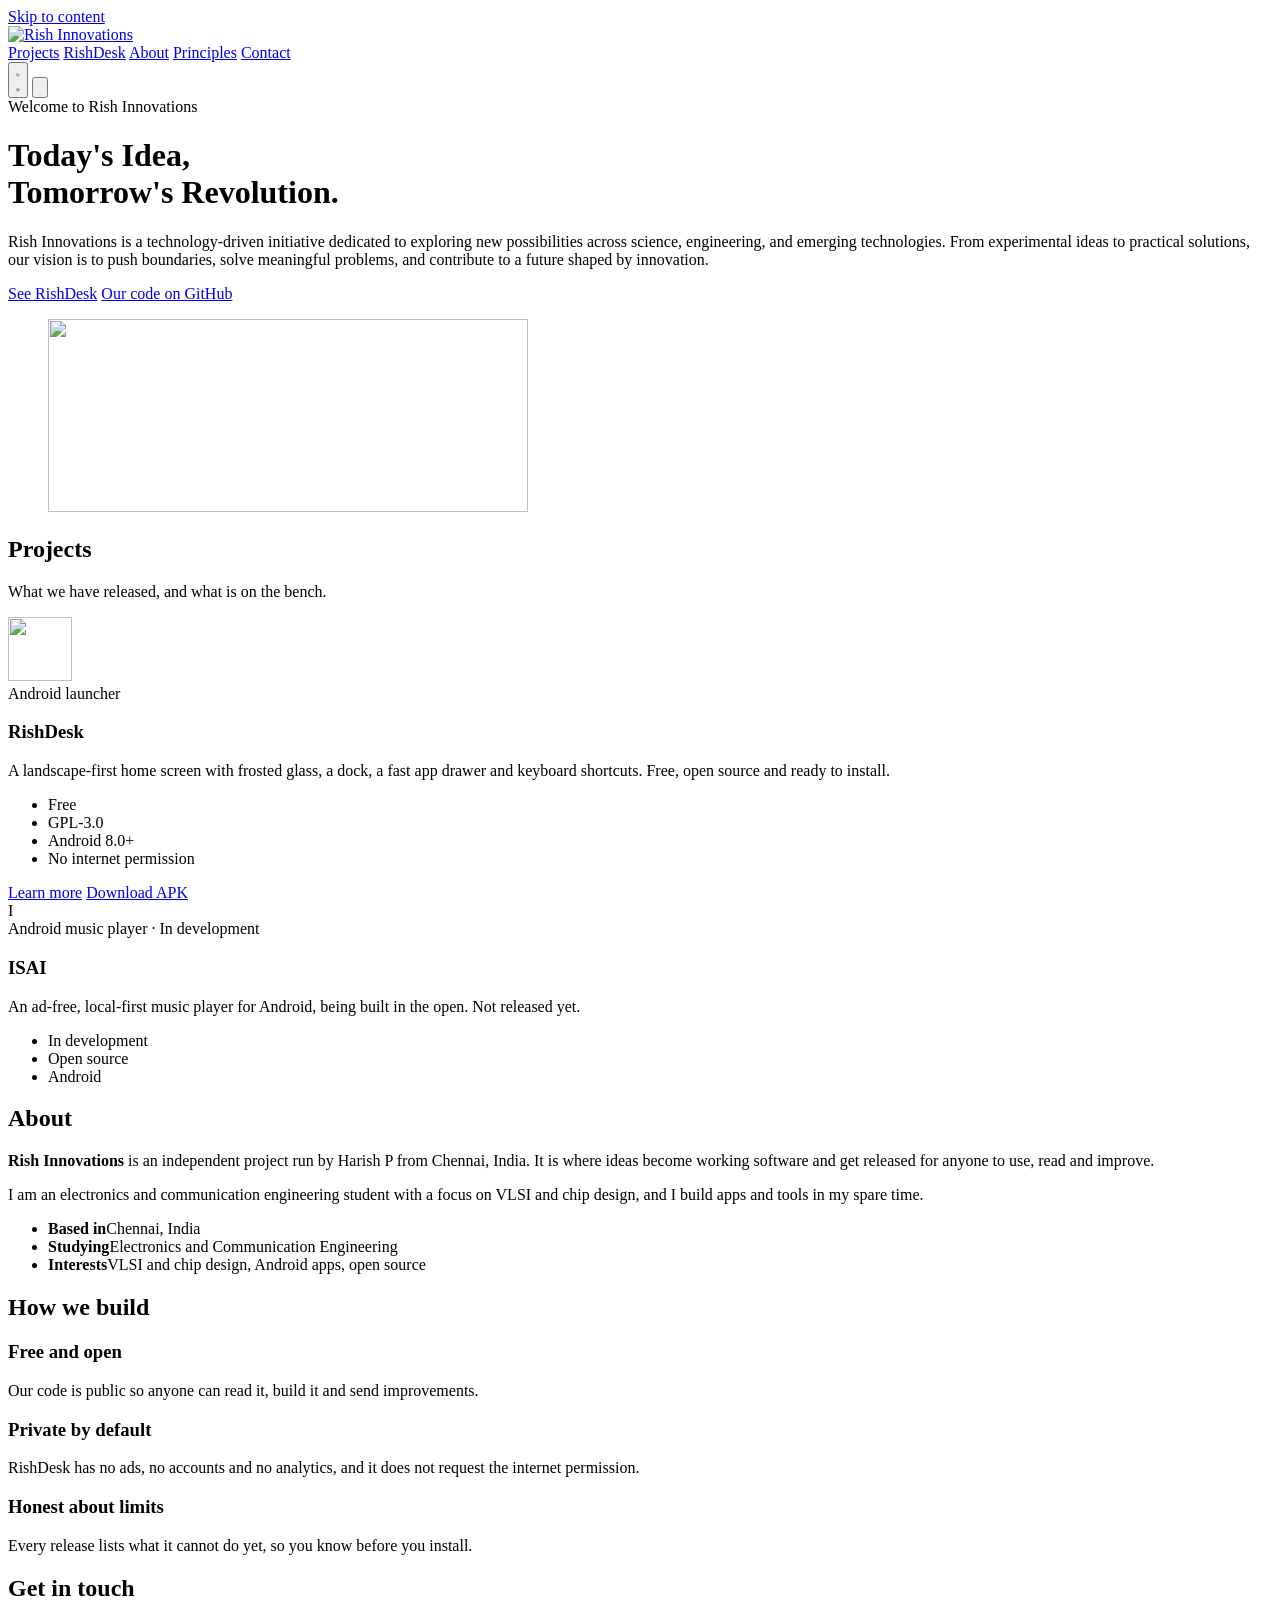
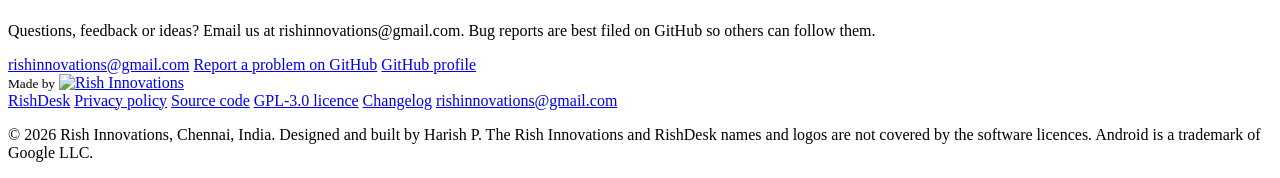
==== commit bc47a447: "Rebuild the website on a shared template and fix site flaws - Move logos out of inline base64 (HTML " ====
--- a/docs/index.html
+++ b/docs/index.html
@@ -3,155 +3,115 @@
 <head>
 <meta charset="utf-8">
 <meta name="viewport" content="width=device-width, initial-scale=1">
-<title>Rish Innovations</title>
+<title>Rish Innovations | Open-source software from Chennai</title>
 <meta name="description" content="Rish Innovations builds software and releases it as open source. First release: RishDesk, a free landscape launcher for Android.">
 <link rel="canonical" href="https://rishinnovations.vercel.app/">
-<meta property="og:title" content="Rish Innovations">
-<meta property="og:description" content="Open-source software, built in Chennai. First release: RishDesk for Android.">
+<meta name="theme-color" content="#07080d" media="(prefers-color-scheme: dark)">
+<meta name="theme-color" content="#f6f5ef" media="(prefers-color-scheme: light)">
+<meta name="color-scheme" content="dark light">
+<link rel="icon" href="/assets/favicon.svg" type="image/svg+xml">
+<link rel="preload" href="/assets/fonts/manrope-latin-500-normal.woff2" as="font" type="font/woff2" crossorigin>
+<link rel="preload" href="/assets/fonts/chakra-petch-latin-700-normal.woff2" as="font" type="font/woff2" crossorigin>
+<meta property="og:type" content="website">
+<meta property="og:site_name" content="Rish Innovations">
+<meta property="og:title" content="Rish Innovations | Open-source software from Chennai">
+<meta property="og:description" content="Rish Innovations builds software and releases it as open source. First release: RishDesk, a free landscape launcher for Android.">
+<meta property="og:url" content="https://rishinnovations.vercel.app/">
 <meta property="og:image" content="https://rishinnovations.vercel.app/assets/og-rish-innovations.png">
+<meta property="og:image:width" content="1200">
+<meta property="og:image:height" content="630">
 <meta property="og:image:alt" content="Rish Innovations logo">
-<link rel="preconnect" href="https://fonts.googleapis.com">
-<link rel="preconnect" href="https://fonts.gstatic.com" crossorigin>
-<link href="https://fonts.googleapis.com/css2?family=Chakra+Petch:wght@500;600;700&family=Manrope:wght@400;500;600;700&display=swap" rel="stylesheet">
-<style>
-/* Layout concept: a black stage with the company mark, then plain sections: products, principles, contact.
-   Colours come from the logo: ink black and knot copper. */
-:root {
-  --bg: #07080d; --bg-2: #0d0f18; --fg: #eef0f6; --muted: #9aa0b4;
-  --accent: #f0963a; --accent-ink: #1a0f02;
-  --glass: rgba(255,255,255,.06); --glass-strong: rgba(255,255,255,.10); --rim: rgba(255,255,255,.14);
-  --glow: rgba(240,150,58,.20); --glow-2: rgba(64,92,190,.30);
-  --font-display: "Chakra Petch", "Segoe UI", system-ui, sans-serif;
-  --font-body: "Manrope", system-ui, -apple-system, "Segoe UI", sans-serif;
-  color-scheme: dark;
-}
-@media (prefers-color-scheme: light) {
-  :root:not([data-theme="dark"]) {
-    --bg: #f6f5ef; --bg-2: #ecebe2; --fg: #14151c; --muted: #565a6b; --accent: #b5600f; --accent-ink: #fffdf6;
-    --glass: rgba(255,255,255,.62); --glass-strong: rgba(255,255,255,.85); --rim: rgba(20,21,28,.12);
-    --glow: rgba(240,150,58,.28); --glow-2: rgba(64,92,190,.18); color-scheme: light;
-  }
-}
-:root[data-theme="light"] {
-  --bg: #f6f5ef; --bg-2: #ecebe2; --fg: #14151c; --muted: #565a6b; --accent: #b5600f; --accent-ink: #fffdf6;
-  --glass: rgba(255,255,255,.62); --glass-strong: rgba(255,255,255,.85); --rim: rgba(20,21,28,.12);
-  --glow: rgba(240,150,58,.28); --glow-2: rgba(64,92,190,.18); color-scheme: light;
-}
-* { box-sizing: border-box; }
-html { scroll-behavior: smooth; }
-body { background: var(--bg); color: var(--fg); font-family: var(--font-body); font-size: 16px; line-height: 1.6; padding-inline: 20px; padding-block: 0 40px; overflow-x: clip; }
-a { color: inherit; }
-p { margin: 0; }
-h1, h2, h3 { font-family: var(--font-display); line-height: 1.1; margin: 0; text-wrap: balance; letter-spacing: -.01em; }
-.wrap { width: 100%; max-width: 1080px; margin-inline: auto; }
-:focus-visible { outline: 3px solid var(--accent); outline-offset: 3px; border-radius: 6px; }
-
-.bar { display: flex; align-items: center; justify-content: space-between; gap: 16px; padding-block: 18px; }
-.brand { display: flex; align-items: center; text-decoration: none; }
-.brand .mark { background: #05060a; border: 1px solid rgba(255,255,255,.12); border-radius: 12px; padding: 8px 14px; display: inline-flex; }
-.brand img { height: 28px; width: auto; display: block; }
-.bar nav { display: flex; gap: 22px; font-size: 14px; font-weight: 600; color: var(--muted); }
-.bar nav a { text-decoration: none; }
-.bar nav a:hover { color: var(--fg); }
-
-.hero { position: relative; display: grid; grid-template-columns: minmax(0, 1fr); gap: 36px; align-items: center; padding-block: 40px 56px; }
-.hero::before { content: ""; position: absolute; z-index: -1; width: min(560px, 100%); aspect-ratio: 1; right: -20px; top: -60px; border-radius: 50%; background: var(--glow); filter: blur(90px); pointer-events: none; }
-.hero::after { content: ""; position: absolute; z-index: -1; width: min(460px, 100%); aspect-ratio: 1; left: -20px; bottom: -80px; border-radius: 50%; background: var(--glow-2); filter: blur(90px); pointer-events: none; }
-.eyebrow { font-size: 13px; letter-spacing: .14em; text-transform: uppercase; font-weight: 700; color: var(--accent); }
-.hero h1 { font-size: clamp(40px, 7.4vw, 72px); margin-top: 14px; }
-.lede { margin-top: 18px; font-size: clamp(17px, 2.3vw, 20px); color: var(--muted); max-width: 50ch; }
-.stage { background: #05060a; border: 1px solid rgba(255,255,255,.12); border-radius: 28px; padding: clamp(28px, 6vw, 56px); display: grid; place-items: center; aspect-ratio: 4 / 3; box-shadow: 0 30px 80px rgba(0,0,0,.35); position: relative; overflow: hidden; }
-.stage::before { content: ""; position: absolute; width: 70%; aspect-ratio: 1; border-radius: 50%; background: rgba(240,150,58,.16); filter: blur(60px); }
-.stage img { position: relative; width: min(100%, 440px); height: auto; display: block; }
-
-.btn { display: inline-flex; align-items: center; gap: 10px; text-decoration: none; font-weight: 700; padding: 14px 22px; border-radius: 14px; border: 1px solid transparent; min-height: 50px; }
-.btn.primary { background: var(--accent); color: var(--accent-ink); }
-.btn.primary:hover { filter: brightness(1.08); }
-.btn.ghost { background: var(--glass); border-color: var(--rim); }
-.btn.ghost:hover { background: var(--glass-strong); }
-.btn svg { width: 20px; height: 20px; flex: none; }
-.cta { display: flex; flex-wrap: wrap; gap: 12px; margin-top: 26px; }
-
-section { padding-block: 64px 0; }
-section > h2 { font-size: clamp(28px, 4.6vw, 40px); }
-section > .sub { margin-top: 12px; color: var(--muted); max-width: 60ch; }
-
-.product { margin-top: 28px; display: grid; grid-template-columns: minmax(0, 1fr); gap: 24px; padding: clamp(22px, 4vw, 36px); border-radius: 24px; background: var(--glass-strong); border: 1px solid var(--rim); }
-.product .head { display: flex; align-items: center; gap: 16px; }
-.product .head svg { width: 64px; height: 64px; flex: none; }
-.product h3 { font-size: 28px; }
-.product .tag { font-size: 13px; color: var(--accent); font-weight: 700; letter-spacing: .08em; text-transform: uppercase; }
-.product p { color: var(--muted); max-width: 58ch; }
-.chips { display: flex; flex-wrap: wrap; gap: 8px; margin: 0; padding: 0; list-style: none; }
-.chips li { padding: 6px 12px; border-radius: 999px; background: var(--glass); border: 1px solid var(--rim); font-size: 13px; color: var(--muted); }
-.product .cta { margin-top: 0; }
-
-.principles { margin-top: 28px; display: grid; grid-template-columns: repeat(auto-fit, minmax(260px, 1fr)); gap: 16px; }
-.principle { padding: 22px; border-radius: 18px; background: var(--glass); border: 1px solid var(--rim); }
-.principle h3 { font-size: 20px; }
-.principle p { margin-top: 8px; color: var(--muted); font-size: 15px; }
-
-.contact { margin-top: 24px; display: flex; flex-wrap: wrap; gap: 12px; }
-
-footer { margin-top: 72px; padding-top: 28px; border-top: 1px solid var(--rim); display: grid; gap: 14px; }
-.links { display: flex; flex-wrap: wrap; gap: 8px 22px; font-size: 14px; color: var(--muted); }
-.links a { text-decoration: none; }
-.links a:hover { color: var(--fg); text-decoration: underline; }
-.legal { font-size: 13px; color: var(--muted); max-width: 80ch; }
-
-@media (min-width: 900px) {
-  .hero { grid-template-columns: minmax(0, 1.1fr) minmax(0, 1fr); gap: 56px; }
-  .product { grid-template-columns: minmax(0, 1.4fr) auto; align-items: center; }
-}
-@media (max-width: 520px) {
-  .bar nav a:not(.keep) { display: none; }
-  .btn { width: 100%; justify-content: center; }
-}
-@media (prefers-reduced-motion: reduce) { html { scroll-behavior: auto; } }
-</style>
+<meta name="twitter:card" content="summary_large_image">
+<meta name="twitter:title" content="Rish Innovations | Open-source software from Chennai">
+<meta name="twitter:description" content="Rish Innovations builds software and releases it as open source. First release: RishDesk, a free landscape launcher for Android.">
+<meta name="twitter:image" content="https://rishinnovations.vercel.app/assets/og-rish-innovations.png">
+<script src="/assets/theme.js"></script>
+<link rel="stylesheet" href="/assets/site.css">
+<script type="application/ld+json">{"@context":"https://schema.org","@graph":[{"@type":"Organization","@id":"https://rishinnovations.vercel.app/#org","name":"Rish Innovations","url":"https://rishinnovations.vercel.app/","logo":"https://rishinnovations.vercel.app/assets/rish-innovations.png","email":"rishinnovations@gmail.com","sameAs":["https://github.com/engineerharish05"],"address":{"@type":"PostalAddress","addressLocality":"Chennai","addressCountry":"IN"},"founder":{"@type":"Person","name":"Harish P"}},{"@type":"WebSite","name":"Rish Innovations","url":"https://rishinnovations.vercel.app/","publisher":{"@id":"https://rishinnovations.vercel.app/#org"}}]}</script>
 </head>
 <body>
+<a class="skip" href="#main">Skip to content</a>
+<header class="bar">
+  <div class="bar-in">
+    <a class="brand" href="/" aria-label="Rish Innovations home"><span class="mark"><img src="/assets/rish-innovations-480.png" alt="Rish Innovations" width="480" height="193"></span></a>
+    <nav class="nav" id="site-nav" aria-label="Main">
+      <a href="/#projects">Projects</a>
+      <a href="/rishdesk/">RishDesk</a>
+      <a href="/#about">About</a>
+      <a href="/#principles">Principles</a>
+      <a href="/#contact">Contact</a>
+    </nav>
+    <div class="tools">
+      <button class="icon-btn" id="theme-btn" type="button" aria-label="Switch theme">
+        <svg class="moon" viewBox="0 0 24 24" fill="none" stroke="currentColor" stroke-width="2" stroke-linecap="round" stroke-linejoin="round" aria-hidden="true"><path d="M21 12.8A9 9 0 1 1 11.2 3a7 7 0 0 0 9.8 9.8z"/></svg>
+        <svg class="sun" viewBox="0 0 24 24" fill="none" stroke="currentColor" stroke-width="2" stroke-linecap="round" stroke-linejoin="round" aria-hidden="true"><circle cx="12" cy="12" r="4"/><path d="M12 2v2m0 16v2M4.9 4.9l1.4 1.4m11.4 11.4 1.4 1.4M2 12h2m16 0h2M4.9 19.1l1.4-1.4m11.4-11.4 1.4-1.4"/></svg>
+      </button>
+      <button class="icon-btn" id="menu-btn" type="button" aria-label="Menu" aria-expanded="false" aria-controls="site-nav">
+        <svg viewBox="0 0 24 24" fill="none" stroke="currentColor" stroke-width="2" stroke-linecap="round" aria-hidden="true"><path d="M4 7h16M4 12h16M4 17h16"/></svg>
+      </button>
+    </div>
+  </div>
+</header>
 <div class="wrap">
-  <header class="bar">
-    <a class="brand" href="#top" aria-label="Rish Innovations home"><span class="mark"><img alt="Rish Innovations" src="[data-uri]"></span></a>
-    <nav aria-label="Sections">
-      <a href="#products">Products</a>
-      <a href="#principles">Principles</a>
-      <a class="keep" href="#contact">Contact</a>
-    </nav>
-  </header>
 
-  <main id="top">
+  <main id="main">
     <div class="hero">
       <div>
         <span class="eyebrow">Welcome to Rish Innovations</span>
-        <h1>Today's Idea,</br>Tomorrow's Revolution.</h1>
+        <h1>Today's Idea,<br>Tomorrow's Revolution.</h1>
         <p class="lede">Rish Innovations is a technology-driven initiative dedicated to exploring new possibilities across science, engineering, and emerging technologies. From experimental ideas to practical solutions, our vision is to push boundaries, solve meaningful problems, and contribute to a future shaped by innovation.</p>
         <div class="cta">
           <a class="btn primary" href="/rishdesk/">See RishDesk</a>
           <a class="btn ghost" href="https://github.com/engineerharish05" target="_blank" rel="noopener">Our code on GitHub</a>
         </div>
       </div>
-      <div class="stage" aria-hidden="true"><img alt="" src="[data-uri]"></div>
+      <figure class="stage-logo" aria-hidden="true"><img alt="" src="/assets/rish-innovations-480.png" width="480" height="193"></figure>
     </div>
 
-    <section id="products">
-      <h2>Products</h2>
-      <p class="sub">What we have released so far.</p>
+    <section id="projects">
+      <h2>Projects</h2>
+      <p class="sub">What we have released, and what is on the bench.</p>
       <article class="product">
         <div>
           <div class="head">
-            <svg viewBox="18 18 72 72" aria-hidden="true"><rect x="18" y="18" width="72" height="72" rx="17" fill="#feffef"/><path fill="#000" fill-rule="evenodd" d="M26.64,36.06 L51.48,36.06 L51.48,42.85 L47.37,50.6 L47.93,50.6 L51.48,57.36 L51.48,71.94 L44.73,71.94 L44.73,57.36 L29.83,57.36 L29.83,65.15 L26.24,71.94 L23.04,71.94 L23.04,42.85 Z M29.83,42.85 L44.73,42.85 L40.62,50.6 L29.83,50.6 Z M60.11,36.06 L85.0,36.06 L85.0,57.36 L77.29,71.94 L56.56,71.94 L56.56,42.85 Z M63.31,42.85 L78.25,42.85 L78.25,57.36 L74.13,65.15 L63.31,65.15 Z"/></svg>
+            <img src="/assets/rishdesk-icon.svg" alt="" width="64" height="64">
             <div><span class="tag">Android launcher</span><h3>RishDesk</h3></div>
           </div>
-          <p style="margin-top:16px">A landscape-first home screen with frosted glass, a dock, a fast app drawer and keyboard shortcuts. Free, open source and ready to install.</p>
-          <ul class="chips" style="margin-top:16px"><li>Free</li><li>GPL-3.0</li><li>Android 8.0+</li><li>No internet permission</li></ul>
+          <p class="desc">A landscape-first home screen with frosted glass, a dock, a fast app drawer and keyboard shortcuts. Free, open source and ready to install.</p>
+          <ul class="chips"><li>Free</li><li>GPL-3.0</li><li>Android 8.0+</li><li>No internet permission</li></ul>
         </div>
         <div class="cta">
           <a class="btn primary" href="/rishdesk/">Learn more</a>
           <a class="btn ghost" href="https://github.com/engineerharish05/Rish-Desk/releases/latest" target="_blank" rel="noopener">Download APK</a>
         </div>
       </article>
+      <article class="product soon">
+        <div>
+          <div class="head">
+            <div class="placeholder" aria-hidden="true">I</div>
+            <div><span class="tag">Android music player &middot; In development</span><h3>ISAI</h3></div>
+          </div>
+          <p class="desc">An ad-free, local-first music player for Android, being built in the open. Not released yet.</p>
+          <ul class="chips"><li>In development</li><li>Open source</li><li>Android</li></ul>
+        </div>
+      </article>
+    </section>
+
+    <section id="about">
+      <h2>About</h2>
+      <div class="about">
+        <div class="card">
+          <p><strong>Rish Innovations</strong> is an independent project run by Harish P from Chennai, India. It is where ideas become working software and get released for anyone to use, read and improve.</p>
+          <p>I am an electronics and communication engineering student with a focus on VLSI and chip design, and I build apps and tools in my spare time.</p>
+        </div>
+        <div class="card">
+          <ul class="facts">
+            <li><b>Based in</b><span>Chennai, India</span></li>
+            <li><b>Studying</b><span>Electronics and Communication Engineering</span></li>
+            <li><b>Interests</b><span>VLSI and chip design, Android apps, open source</span></li>
+          </ul>
+        </div>
+      </div>
     </section>
 
     <section id="principles">
@@ -175,15 +135,21 @@
   </main>
 
   <footer>
-    <nav class="links" aria-label="Links">
+    <div class="madeby">
+      <small>Made by</small>
+      <a class="chip" href="/" aria-label="Rish Innovations home"><img src="/assets/rish-innovations-480.png" alt="Rish Innovations" width="480" height="193" loading="lazy"></a>
+    </div>
+    <nav class="links" aria-label="Footer">
       <a href="/rishdesk/">RishDesk</a>
+      <a href="/privacy/">Privacy policy</a>
       <a href="https://github.com/engineerharish05/Rish-Desk" target="_blank" rel="noopener">Source code</a>
-      <a href="https://github.com/engineerharish05/Rish-Desk/blob/main/docs/PRIVACY.md" target="_blank" rel="noopener">Privacy policy</a>
       <a href="https://github.com/engineerharish05/Rish-Desk/blob/main/LICENSE" target="_blank" rel="noopener">GPL-3.0 licence</a>
+      <a href="https://github.com/engineerharish05/Rish-Desk/blob/main/CHANGELOG.md" target="_blank" rel="noopener">Changelog</a>
       <a href="mailto:rishinnovations@gmail.com">rishinnovations@gmail.com</a>
     </nav>
-    <p class="legal">© 2026 Rish Innovations, Chennai, India. Designed and built by Harish P. The Rish Innovations and RishDesk names and logos are not covered by the software licences. Android is a trademark of Google LLC.</p>
+    <p class="legal">&copy; 2026 Rish Innovations, Chennai, India. Designed and built by Harish P. The Rish Innovations and RishDesk names and logos are not covered by the software licences. Android is a trademark of Google LLC.</p>
   </footer>
 </div>
+<script src="/assets/site.js" defer></script>
 </body>
 </html>
